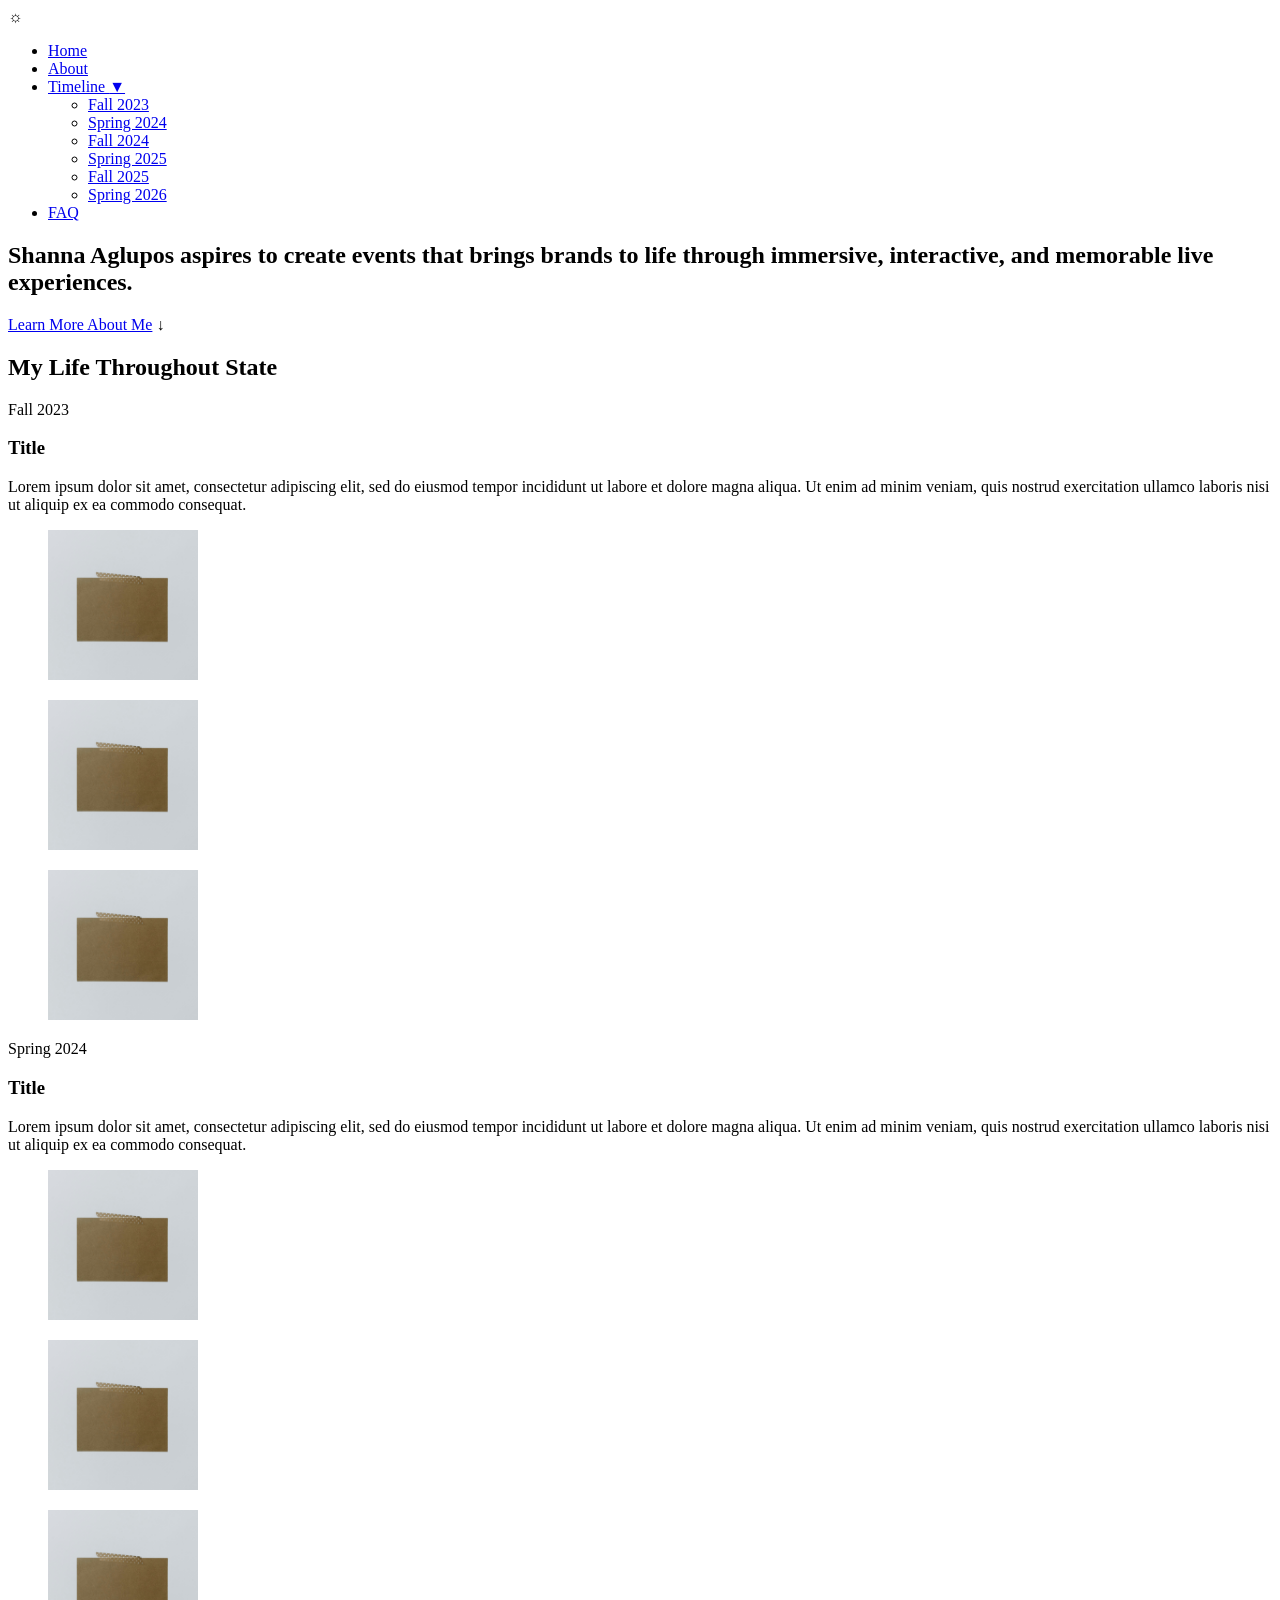
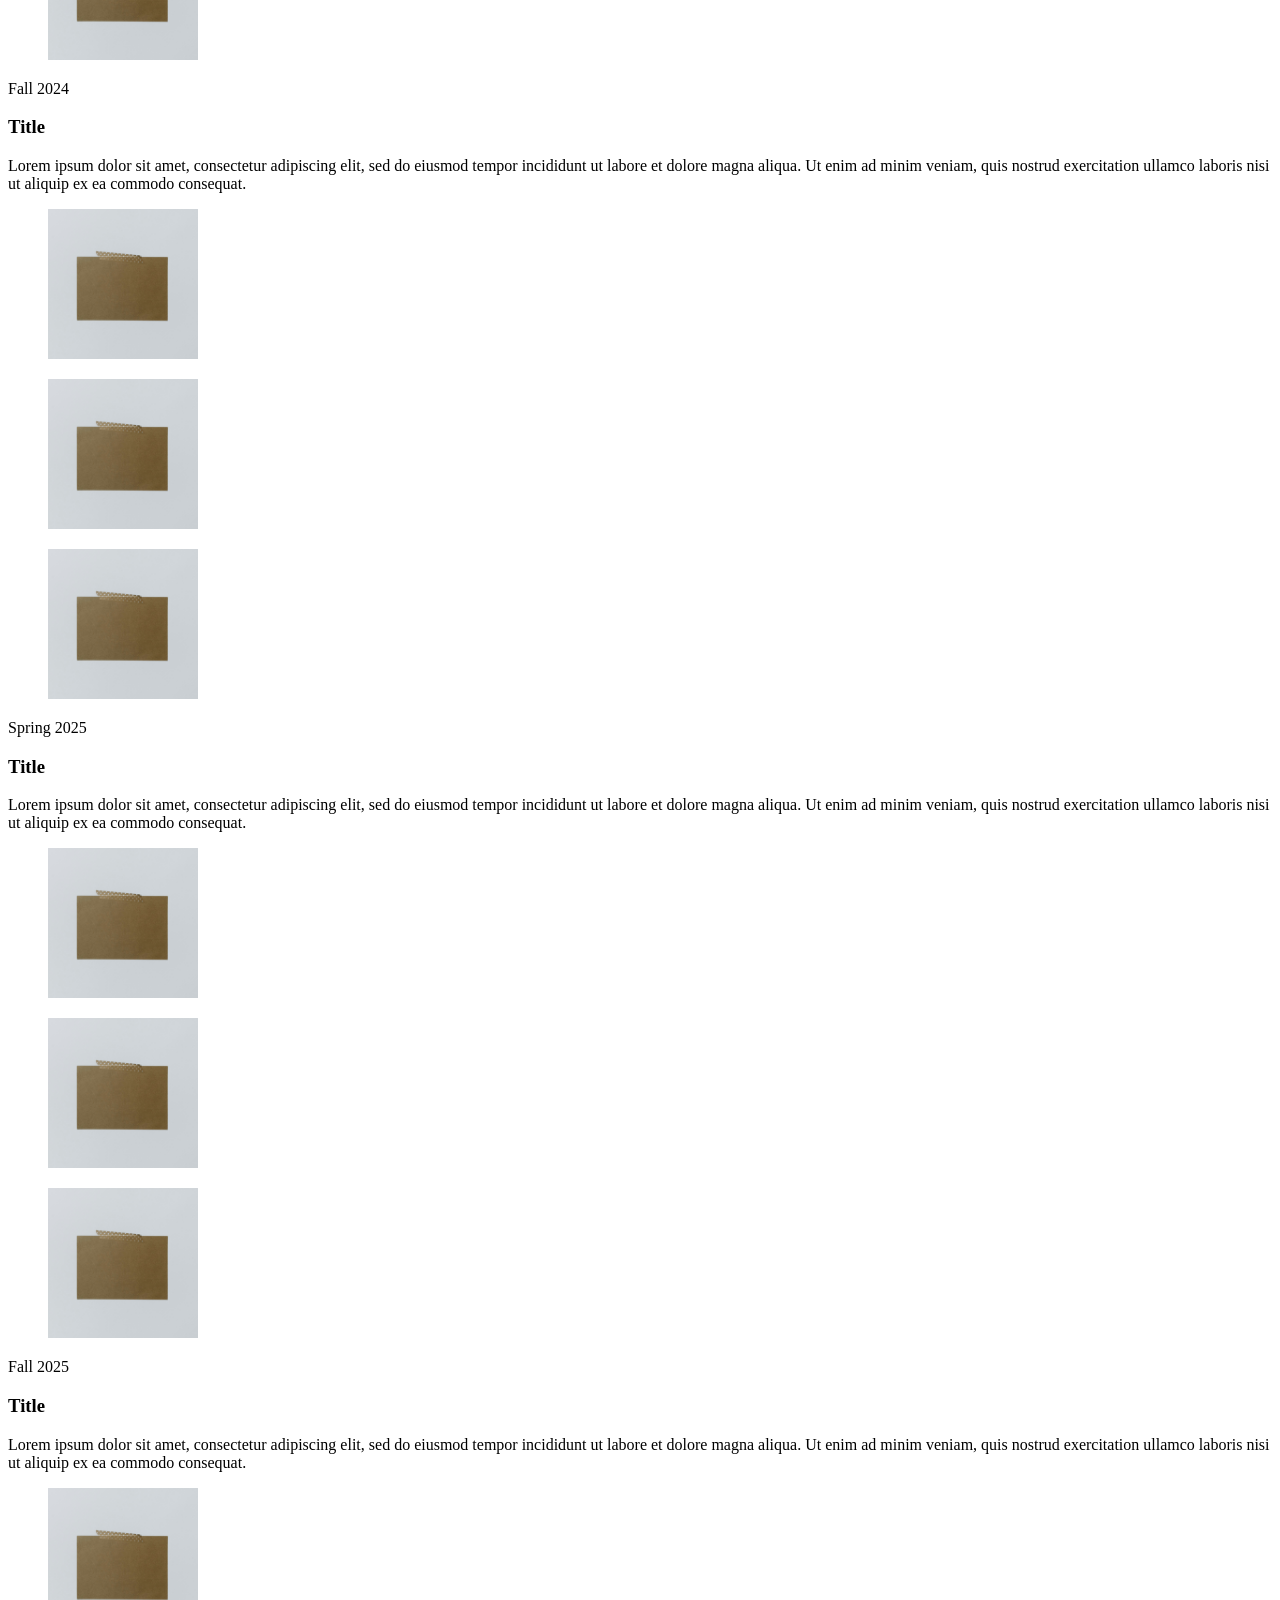
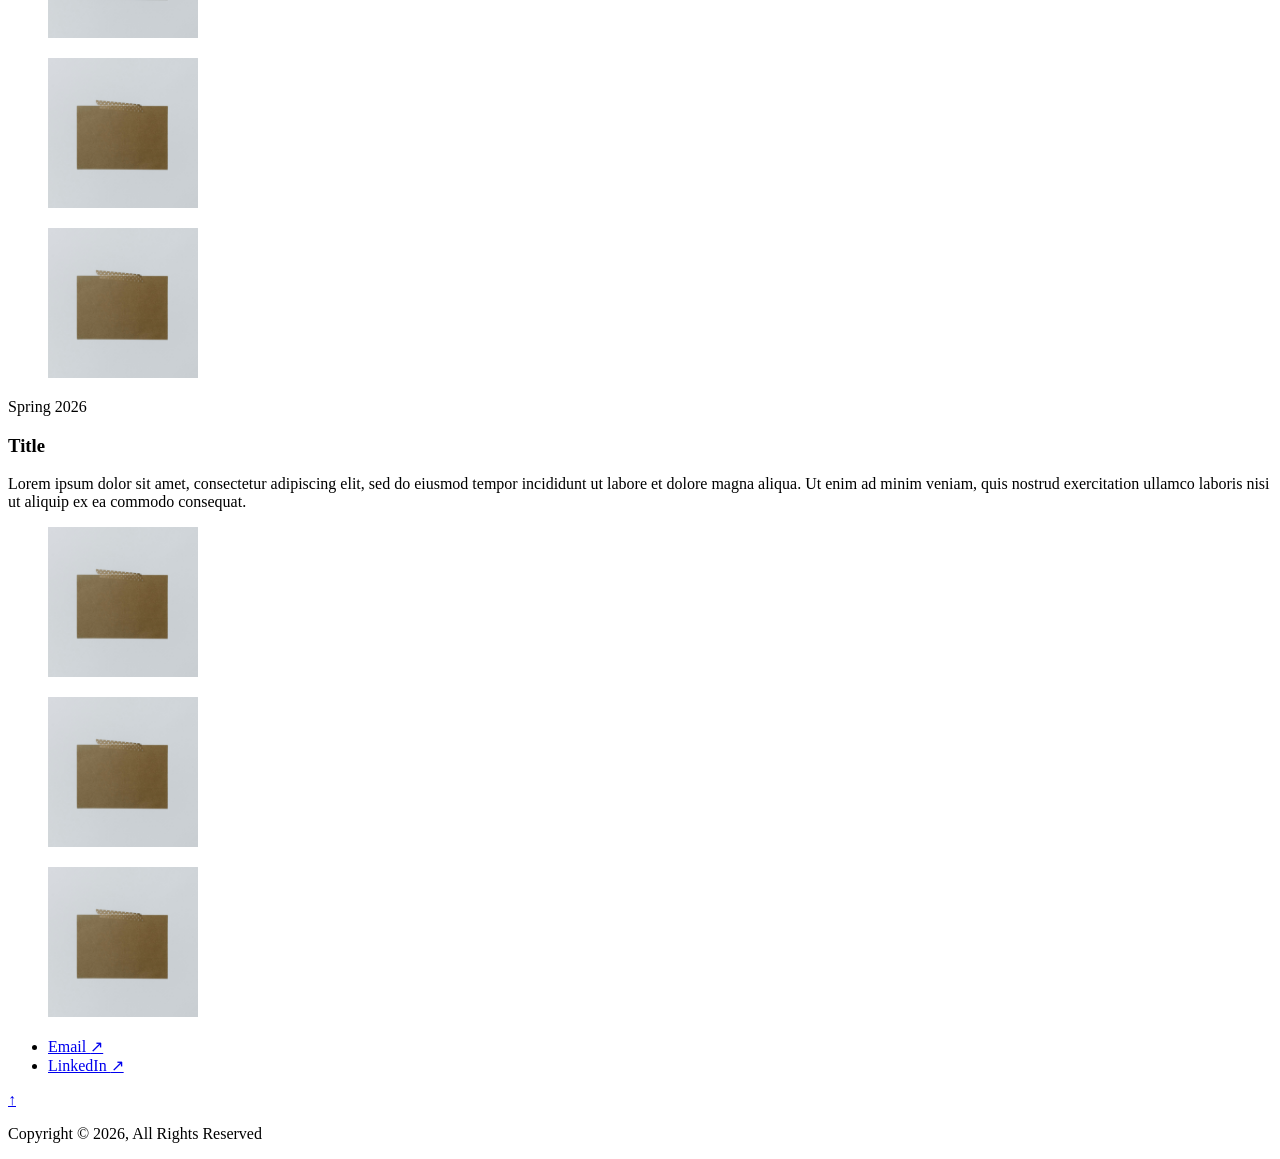
==== index.html @ fb193854 "css base and nav" ====
<!DOCTYPE html>
<html lang="en">
  <head>
    <meta charset="UTF-8" />
    <meta name="viewport" content="width=device-width, initial-scale=1.0" />
    <title>Home | Shanna Aglupos</title>
    <link rel="stylesheet" href="css/style.css" />
  </head>

  <body>

 <!-- HEADER / NAVIGATION -->
    <header class="site-header" id="top">
      <div class="nav-container">

        <!-- LIGHT/DARK MODE BUTTON -->
        <div class="theme-toggle" id="theme-toggle">
          <div class="toggle-switch">
            <span class="toggle-knob"><span class="toggle-icon toggle-icon--sun">&#9788;</span></span>
          </div>
        </div>

        <!-- PRIMARY NAV -->
        <nav class="primary-nav">
          <ul class="nav-list">
            <li class="nav-item">
              <a href="#top" class="nav-link nav-link--home">Home</a>
            </li>
            <li class="nav-item">
              <a href="about.html" class="nav-link nav-link--about">About</a>
            </li>

            <!-- TIMELINE DROPDOWN -->
            <li class="nav-item nav-item--dropdown" id="timeline-dropdown">
              <a href="#" class="nav-link nav-link--timeline">
                Timeline
                <span class="nav-dropdown-arrow">&#9660;</span>
              </a>
              <ul class="nav-dropdown-list" role="menu">
                <li class="nav-dropdown-item" role="menuitem">
                  <a href="#fall-2023" class="nav-dropdown-link">Fall 2023</a>
                </li>
                <li class="nav-dropdown-item" role="menuitem">
                  <a href="#spring-2024" class="nav-dropdown-link">Spring 2024</a>
                </li>
                <li class="nav-dropdown-item" role="menuitem">
                  <a href="#fall-2024" class="nav-dropdown-link">Fall 2024</a>
                </li>
                <li class="nav-dropdown-item" role="menuitem">
                  <a href="#spring-2025" class="nav-dropdown-link">Spring 2025</a>
                </li>
                <li class="nav-dropdown-item" role="menuitem">
                  <a href="#fall-2025" class="nav-dropdown-link">Fall 2025</a>
                </li>
                <li class="nav-dropdown-item" role="menuitem">
                  <a href="#spring-2026" class="nav-dropdown-link">Spring 2026</a>
                </li>
              </ul>
            </li>

            <li class="nav-item">
              <a href="about.html#faq" class="nav-link nav-link--faq">FAQ</a>
            </li>
          </ul>
        </nav>

      </div>
    </header>


<!-- MAIN CONTENT -->
    <main class="site-main">


      <!-- HEADLINE SECTION -->
      <section class="hero-section" id="about">
        <div class="hero-container">

          <div class="hero-text-wrapper">
            <h1 class="hero-headline">
              <span class="hero-name">Shanna Aglupos</span>
              aspires to create events that brings brands to life
              through immersive, interactive, and memorable live experiences.
            </h1>
          </div>

          <div class="hero-cta-wrapper">
            <a href="#timeline" class="hero-cta-link">Learn More About Me</a>
            <span class="hero-cta-arrow">&#8595;</span>
          </div>

        </div>
      </section>


      <!-- TIMELINE SECTION -->
      <section class="timeline-section" id="timeline">
        <div class="timeline-container">

          <h2 class="timeline-heading">My Life Throughout State</h2>

          <!-- Timeline vertical line + entries -->
          <div class="timeline-track">


            <!-- Fall 2023 -->
            <article class="timeline-entry" id="fall-2023">
              <div class="timeline-marker-wrapper">
                <div class="timeline-dot"></div>
                <div class="timeline-line"></div>
                <time class="timeline-date" datetime="2023-09">Fall 2023</time>
              </div>

              <div class="timeline-card">
                <h3 class="timeline-card-title">Title</h3>
                <p class="timeline-card-body">
                  Lorem ipsum dolor sit amet, consectetur adipiscing elit, sed do eiusmod
                  tempor incididunt ut labore et dolore magna aliqua. Ut enim ad minim
                  veniam, quis nostrud exercitation ullamco laboris nisi ut aliquip ex ea
                  commodo consequat.
                </p>
              </div>
            </article>

            <!-- Image Gallery 1 -->
            <div class="timeline-gallery" id="gallery">
              <figure class="gallery-item">
                <img
                  src="images/placeholder copy.jpg"
                  alt="Photo placeholder 1"
                  class="gallery-img"
                  width="150"
                  height="150"
                />
              </figure>

              <figure class="gallery-item">
                <img
                  src="images/placeholder copy.jpg"
                  alt="Photo placeholder 2"
                  class="gallery-img"
                  width="150"
                  height="150"
                />
              </figure>

              <figure class="gallery-item">
                <img
                  src="images/placeholder copy.jpg"
                  alt="Photo placeholder 3"
                  class="gallery-img"
                  width="150"
                  height="150"
                />
              </figure>
            </div>

            <!-- Spring 2024 -->
            <article class="timeline-entry" id="spring-2024">
              <div class="timeline-marker-wrapper">
                <div class="timeline-dot"></div>
                <div class="timeline-line"></div>
                <time class="timeline-date" datetime="2024-01">Spring 2024</time>
              </div>

              <div class="timeline-card">
                <h3 class="timeline-card-title">Title</h3>
                <p class="timeline-card-body">
                  Lorem ipsum dolor sit amet, consectetur adipiscing elit, sed do eiusmod
                  tempor incididunt ut labore et dolore magna aliqua. Ut enim ad minim
                  veniam, quis nostrud exercitation ullamco laboris nisi ut aliquip ex ea
                  commodo consequat.
                </p>
              </div>
            </article>

            <!-- Image Gallery 2 -->
            <div class="timeline-gallery" id="gallery">
              <figure class="gallery-item">
                <img
                  src="images/placeholder copy.jpg"
                  alt="Photo placeholder 1"
                  class="gallery-img"
                  width="150"
                  height="150"
                />
              </figure>

              <figure class="gallery-item">
                <img
                  src="images/placeholder copy.jpg"
                  alt="Photo placeholder 2"
                  class="gallery-img"
                  width="150"
                  height="150"
                />
              </figure>

              <figure class="gallery-item">
                <img
                  src="images/placeholder copy.jpg"
                  alt="Photo placeholder 3"
                  class="gallery-img"
                  width="150"
                  height="150"
                />
              </figure>
            </div>

            <!-- Fall 2024 -->
            <article class="timeline-entry" id="fall-2024">
              <div class="timeline-marker-wrapper">
                <div class="timeline-dot"></div>
                <div class="timeline-line"></div>
                <time class="timeline-date" datetime="2024-09">Fall 2024</time>
              </div>

              <div class="timeline-card">
                <h3 class="timeline-card-title">Title</h3>
                <p class="timeline-card-body">
                  Lorem ipsum dolor sit amet, consectetur adipiscing elit, sed do eiusmod
                  tempor incididunt ut labore et dolore magna aliqua. Ut enim ad minim
                  veniam, quis nostrud exercitation ullamco laboris nisi ut aliquip ex ea
                  commodo consequat.
                </p>
              </div>
            </article>

            <!-- Image Gallery 3 -->
            <div class="timeline-gallery" id="gallery">
              <figure class="gallery-item">
                <img
                  src="images/placeholder copy.jpg"
                  alt="Photo placeholder 1"
                  class="gallery-img"
                  width="150"
                  height="150"
                />
              </figure>

              <figure class="gallery-item">
                <img
                  src="images/placeholder copy.jpg"
                  alt="Photo placeholder 2"
                  class="gallery-img"
                  width="150"
                  height="150"
                />
              </figure>

              <figure class="gallery-item">
                <img
                  src="images/placeholder copy.jpg"
                  alt="Photo placeholder 3"
                  class="gallery-img"
                  width="150"
                  height="150"
                />
              </figure>
            </div>

            <!-- Spring 2025 -->
            <article class="timeline-entry" id="spring-2025">
              <div class="timeline-marker-wrapper">
                <div class="timeline-dot"></div>
                <div class="timeline-line"></div>
                <time class="timeline-date" datetime="2025-01">Spring 2025</time>
              </div>

              <div class="timeline-card">
                <h3 class="timeline-card-title">Title</h3>
                <p class="timeline-card-body">
                  Lorem ipsum dolor sit amet, consectetur adipiscing elit, sed do eiusmod
                  tempor incididunt ut labore et dolore magna aliqua. Ut enim ad minim
                  veniam, quis nostrud exercitation ullamco laboris nisi ut aliquip ex ea
                  commodo consequat.
                </p>
              </div>
            </article>

            <!-- Image Gallery 4 -->
            <div class="timeline-gallery" id="gallery">
              <figure class="gallery-item">
                <img
                  src="images/placeholder copy.jpg"
                  alt="Photo placeholder 1"
                  class="gallery-img"
                  width="150"
                  height="150"
                />
              </figure>

              <figure class="gallery-item">
                <img
                  src="images/placeholder copy.jpg"
                  alt="Photo placeholder 2"
                  class="gallery-img"
                  width="150"
                  height="150"
                />
              </figure>

              <figure class="gallery-item">
                <img
                  src="images/placeholder copy.jpg"
                  alt="Photo placeholder 3"
                  class="gallery-img"
                  width="150"
                  height="150"
                />
              </figure>
            </div>

            <!-- Fall 2025 -->
            <article class="timeline-entry" id="fall-2025">
              <div class="timeline-marker-wrapper">
                <div class="timeline-dot"></div>
                <div class="timeline-line"></div>
                <time class="timeline-date" datetime="2025-09">Fall 2025</time>
              </div>

              <div class="timeline-card">
                <h3 class="timeline-card-title">Title</h3>
                <p class="timeline-card-body">
                  Lorem ipsum dolor sit amet, consectetur adipiscing elit, sed do eiusmod
                  tempor incididunt ut labore et dolore magna aliqua. Ut enim ad minim
                  veniam, quis nostrud exercitation ullamco laboris nisi ut aliquip ex ea
                  commodo consequat.
                </p>
              </div>
            </article>

            <!-- Image Gallery 5 -->
            <div class="timeline-gallery" id="gallery">
              <figure class="gallery-item">
                <img
                  src="images/placeholder copy.jpg"
                  alt="Photo placeholder 1"
                  class="gallery-img"
                  width="150"
                  height="150"
                />
              </figure>

              <figure class="gallery-item">
                <img
                  src="images/placeholder copy.jpg"
                  alt="Photo placeholder 2"
                  class="gallery-img"
                  width="150"
                  height="150"
                />
              </figure>

              <figure class="gallery-item">
                <img
                  src="images/placeholder copy.jpg"
                  alt="Photo placeholder 3"
                  class="gallery-img"
                  width="150"
                  height="150"
                />
              </figure>
            </div>

            <!-- Spring 2026 -->
            <article class="timeline-entry" id="spring-2026">
              <div class="timeline-marker-wrapper">
                <div class="timeline-dot"></div>
                <div class="timeline-line"></div>
                <time class="timeline-date" datetime="2026-01">Spring 2026</time>
              </div>

              <div class="timeline-card">
                <h3 class="timeline-card-title">Title</h3>
                <p class="timeline-card-body">
                  Lorem ipsum dolor sit amet, consectetur adipiscing elit, sed do eiusmod
                  tempor incididunt ut labore et dolore magna aliqua. Ut enim ad minim
                  veniam, quis nostrud exercitation ullamco laboris nisi ut aliquip ex ea
                  commodo consequat.
                </p>
              </div>
            </article>

            <!-- Image Gallery 6 -->
            <div class="timeline-gallery" id="gallery">
              <figure class="gallery-item">
                <img
                  src="images/placeholder copy.jpg"
                  alt="Photo placeholder 1"
                  class="gallery-img"
                  width="150"
                  height="150"
                />
              </figure>

              <figure class="gallery-item">
                <img
                  src="images/placeholder copy.jpg"
                  alt="Photo placeholder 2"
                  class="gallery-img"
                  width="150"
                  height="150"
                />
              </figure>

              <figure class="gallery-item">
                <img
                  src="images/placeholder copy.jpg"
                  alt="Photo placeholder 3"
                  class="gallery-img"
                  width="150"
                  height="150"
                />
              </figure>
            </div>

          </div><!-- /.timeline-track -->
        </div><!-- /.timeline-container -->
      </section>
    </main><!-- /.site-main -->


<!-- FOOTER -->
    <footer class="site-footer" id="contact">
      <div class="footer-container">

        <!-- CONTACT INFO -->
        <nav class="footer-nav">
          <ul class="footer-nav-list">
            <li class="footer-nav-item">
              <a href="mailto:shannaaglupos@gmail.com" class="footer-nav-link footer-nav-link--email">
                Email <span class="footer-nav__link-icon">&#8599;</span>
              </a>
            </li>
            <li class="footer-nav-item">
              <a
                href="https://www.linkedin.com/in/shannaaglupos"
                class="footer-nav-link footer-nav-link--linkedin"
                target="_blank"
                rel="noopener noreferrer"
              >
                LinkedIn <span class="footer-nav__link-icon">&#8599;</span>
              </a>
            </li>
          </ul>
        </nav>

        <!-- BACK TO TOP BUTTON -->
        <div class="footer-back-to-top-wrapper">
          <a href="#top" class="back-to-top-btn" id="back-to-top">
            <span class="back-to-top-icon">&#8593;</span>
          </a>
        </div>

        <!-- COPYRIGHT -->
        <div class="footer-copyright-wrapper">
          <p class="footer-copyright">Copyright &copy; 2026, All Rights Reserved</p>
        </div>

      </div>
    </footer><!-- /footer -->

    <script src="js/script.js"></script>

  </body>
</html>
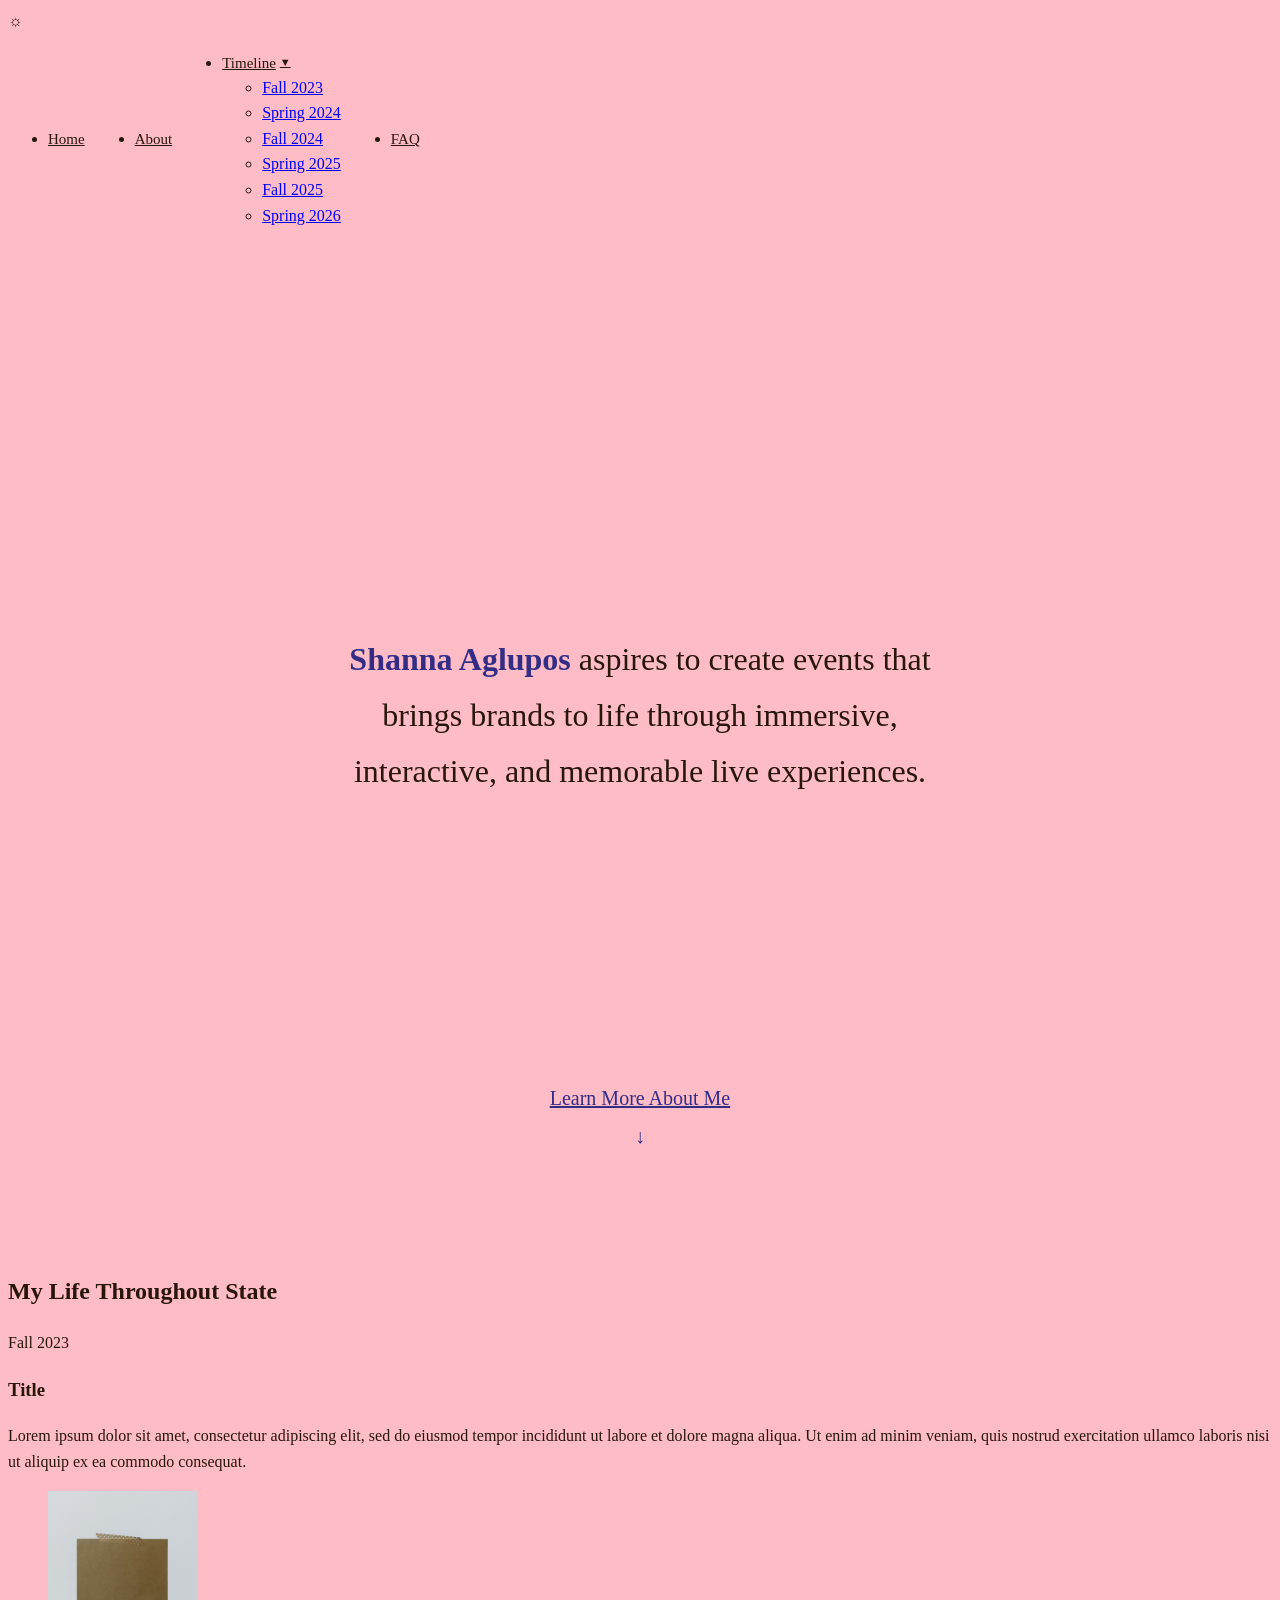
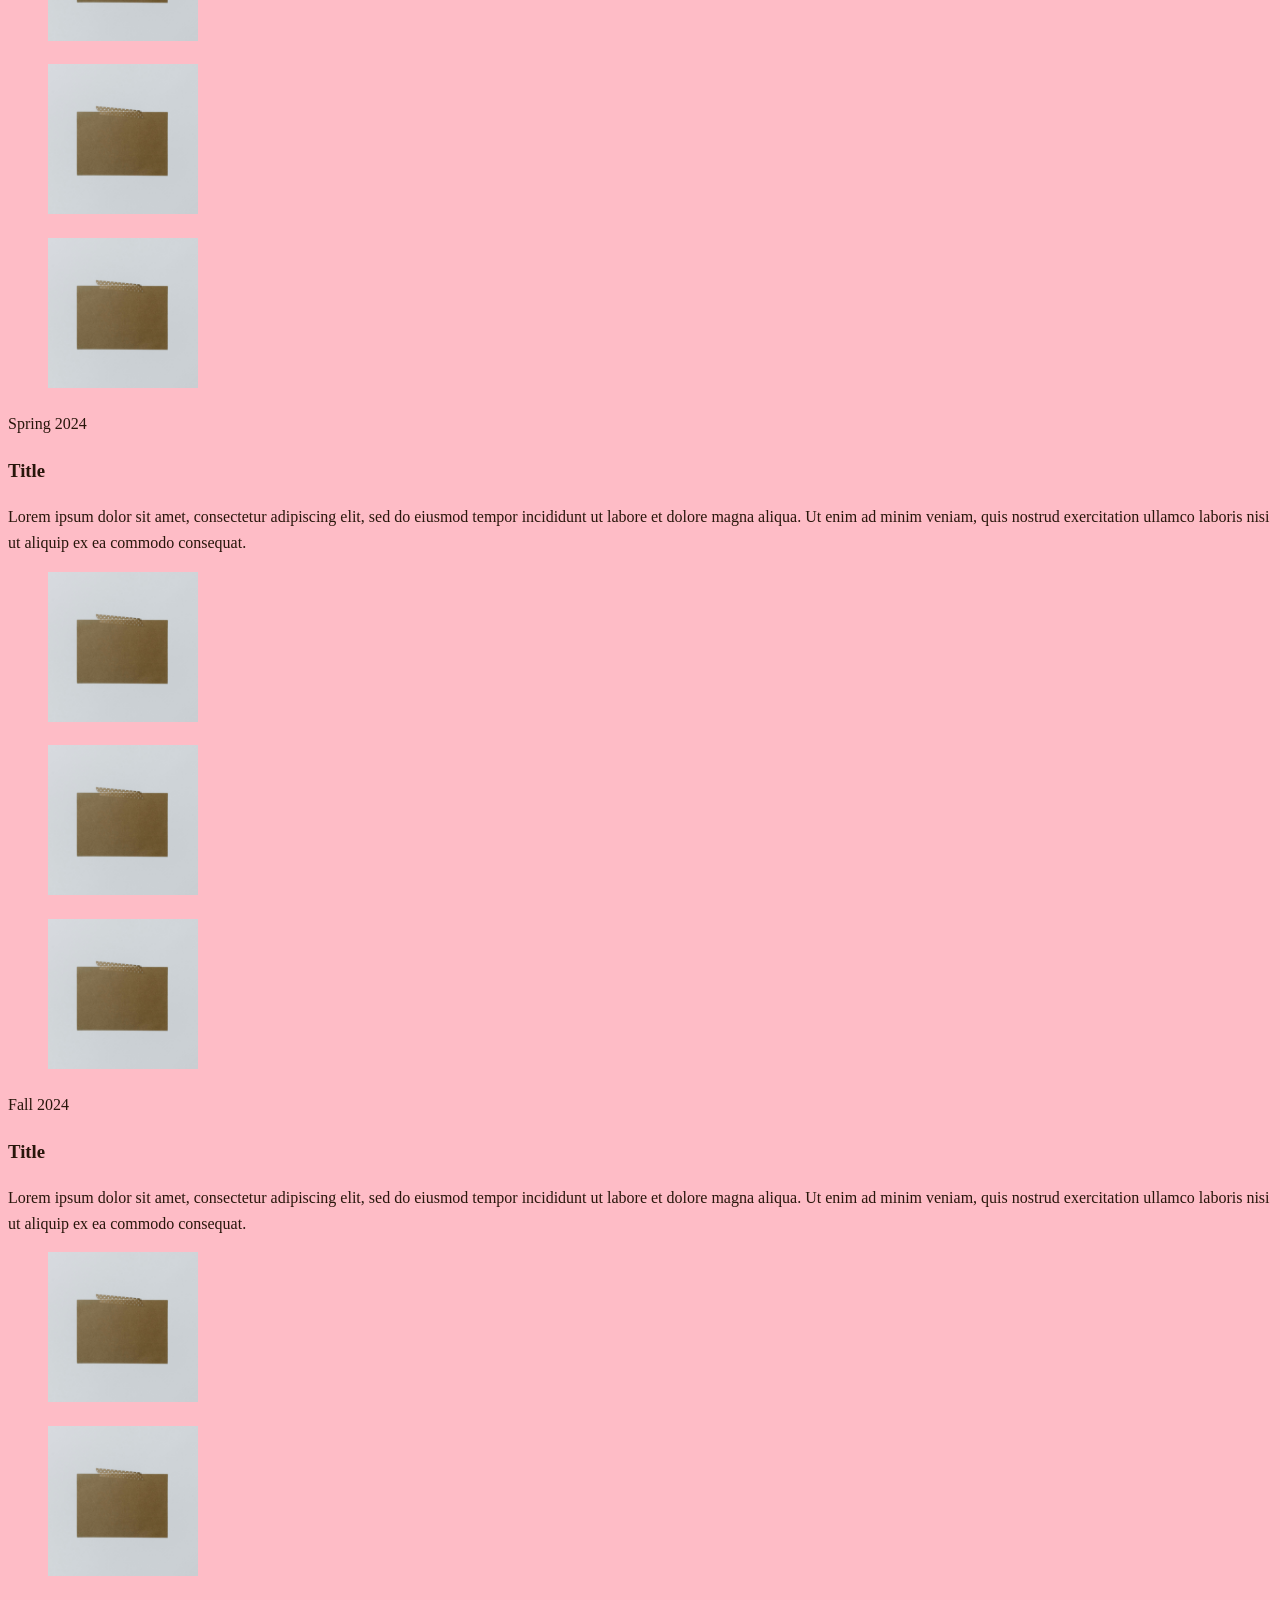
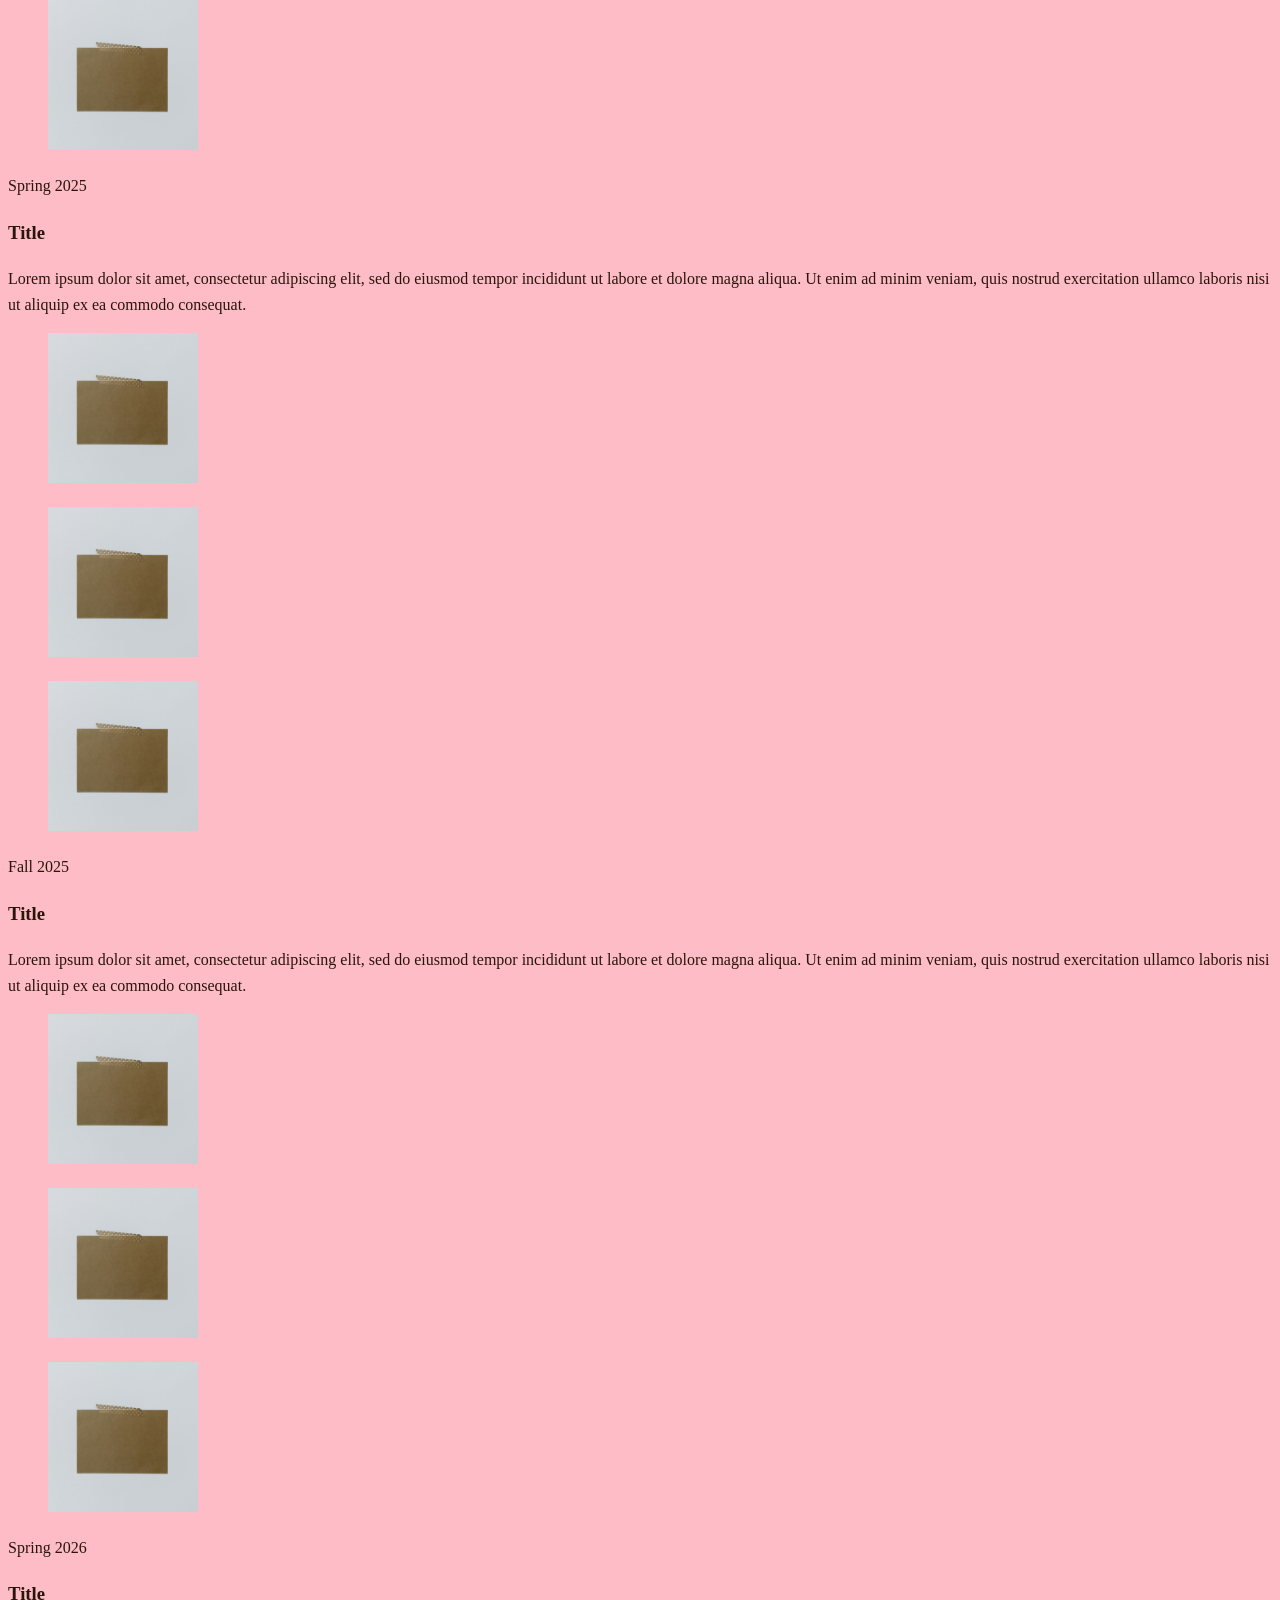
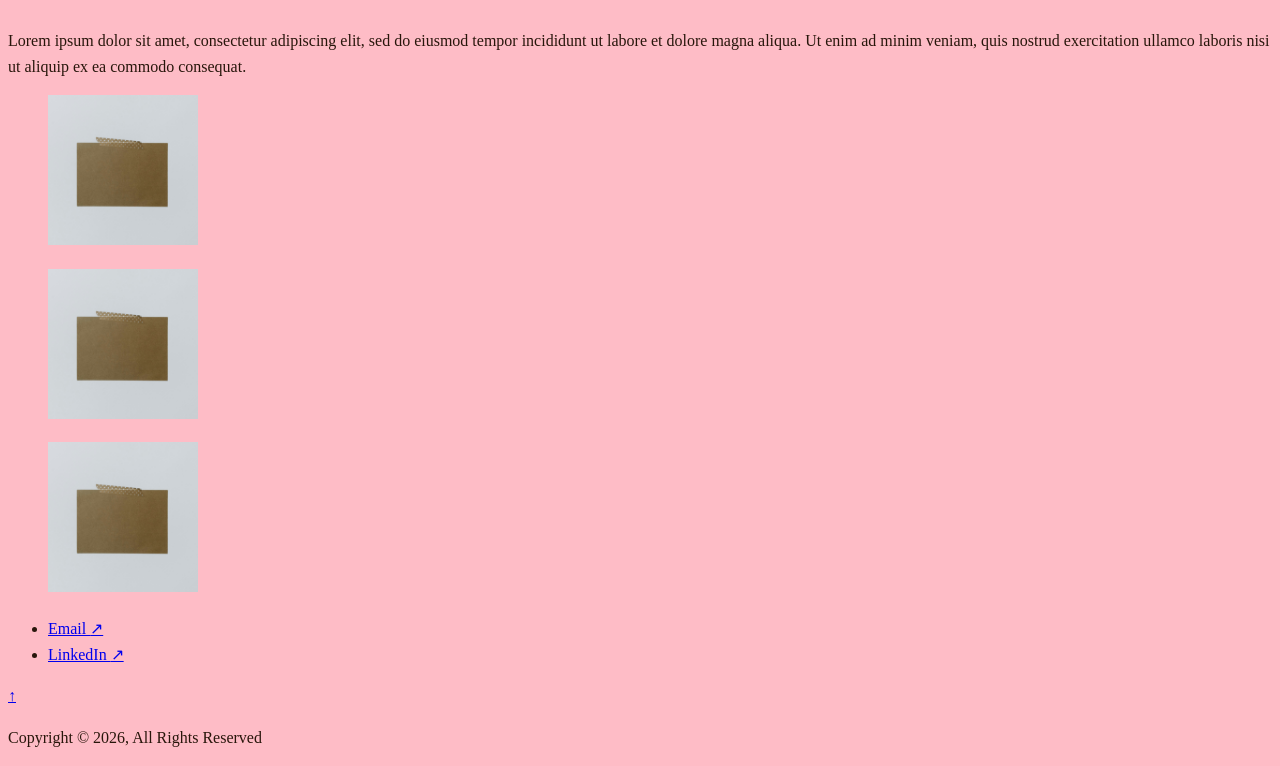
==== commit 71e4794c: "oops" ====
--- a/index.html
+++ b/index.html
@@ -4,7 +4,7 @@
     <meta charset="UTF-8" />
     <meta name="viewport" content="width=device-width, initial-scale=1.0" />
     <title>Home | Shanna Aglupos</title>
-    <link rel="stylesheet" href="css/style.css" />
+    <link rel="stylesheet" href="css/styles.css" />
   </head>
 
   <body>
--- a/css/styles.css
+++ b/css/styles.css
@@ -0,0 +1,105 @@
+/* CSS Variables */
+:root {
+  --pink-light:    #FEBCC6;
+  --pink-mid:      #F7A2AE;
+  --pink-dark:     #C66C7A;
+  --pink-footer:   #E28392;
+  --text-dark:     #28160B;
+  --accent-purple:   #332D86;
+  --accent-yellow: #FFE478;
+  --font-serif:    Georgia, 'Times New Roman', serif;
+}
+
+/* Reset & Base */
+body {
+  font-family: var(--font-serif);
+  color: var(--text-dark);
+  background-color: var(--pink-light);
+  line-height: 1.6;
+}
+
+/* SITE NAV (index.html) */
+.primary-nav {
+  display: flex;
+  align-items: center;
+}
+
+.nav-list {
+  display: flex;
+  flex-direction: row;
+  align-items: center;
+  gap: 50px;
+}
+
+.nav-item {
+  position: relative;
+}
+
+.nav-link {
+  font-size: 15px;
+  color: var(--text-dark);
+  display: flex;
+  align-items: center;
+  gap: 4px;
+}
+
+.nav-link:hover {
+  color: var(--accent-purple);
+}
+
+.nav-dropdown-arrow {
+  font-size: 11px;
+}
+
+/* HEADLINE SECTION (index.html) */
+.hero-section {
+  display: flex;
+  align-items: center;
+  justify-content: center;
+  background-color: var(--pink-light);
+  padding: 360px 275px 100px 275px;
+}
+
+.hero-container {
+  display: flex;
+  flex-direction: column;
+  align-items: center;
+  text-align: center;
+  gap: 257px;
+  max-width: 600px;
+}
+
+.hero-text-wrapper {
+  width: 100%;
+}
+
+.hero-headline {
+  font-family: var(--font-serif);
+  font-size: 32px;
+  font-weight: normal;
+  color: var(--text-dark);
+  line-height: 1.75;
+}
+
+.hero-name {
+  color: var(--accent-purple);
+  font-weight: 700;
+}
+
+.hero-cta-wrapper {
+  display: flex;
+  flex-direction: column;
+  align-items: center;
+  gap: 6px;
+}
+
+.hero-cta-link {
+  color: var(--accent-purple);
+  font-size: 20px;
+}
+
+.hero-cta-arrow {
+  font-size: 20px;
+  color: var(--accent-purple);
+  display: block;
+}
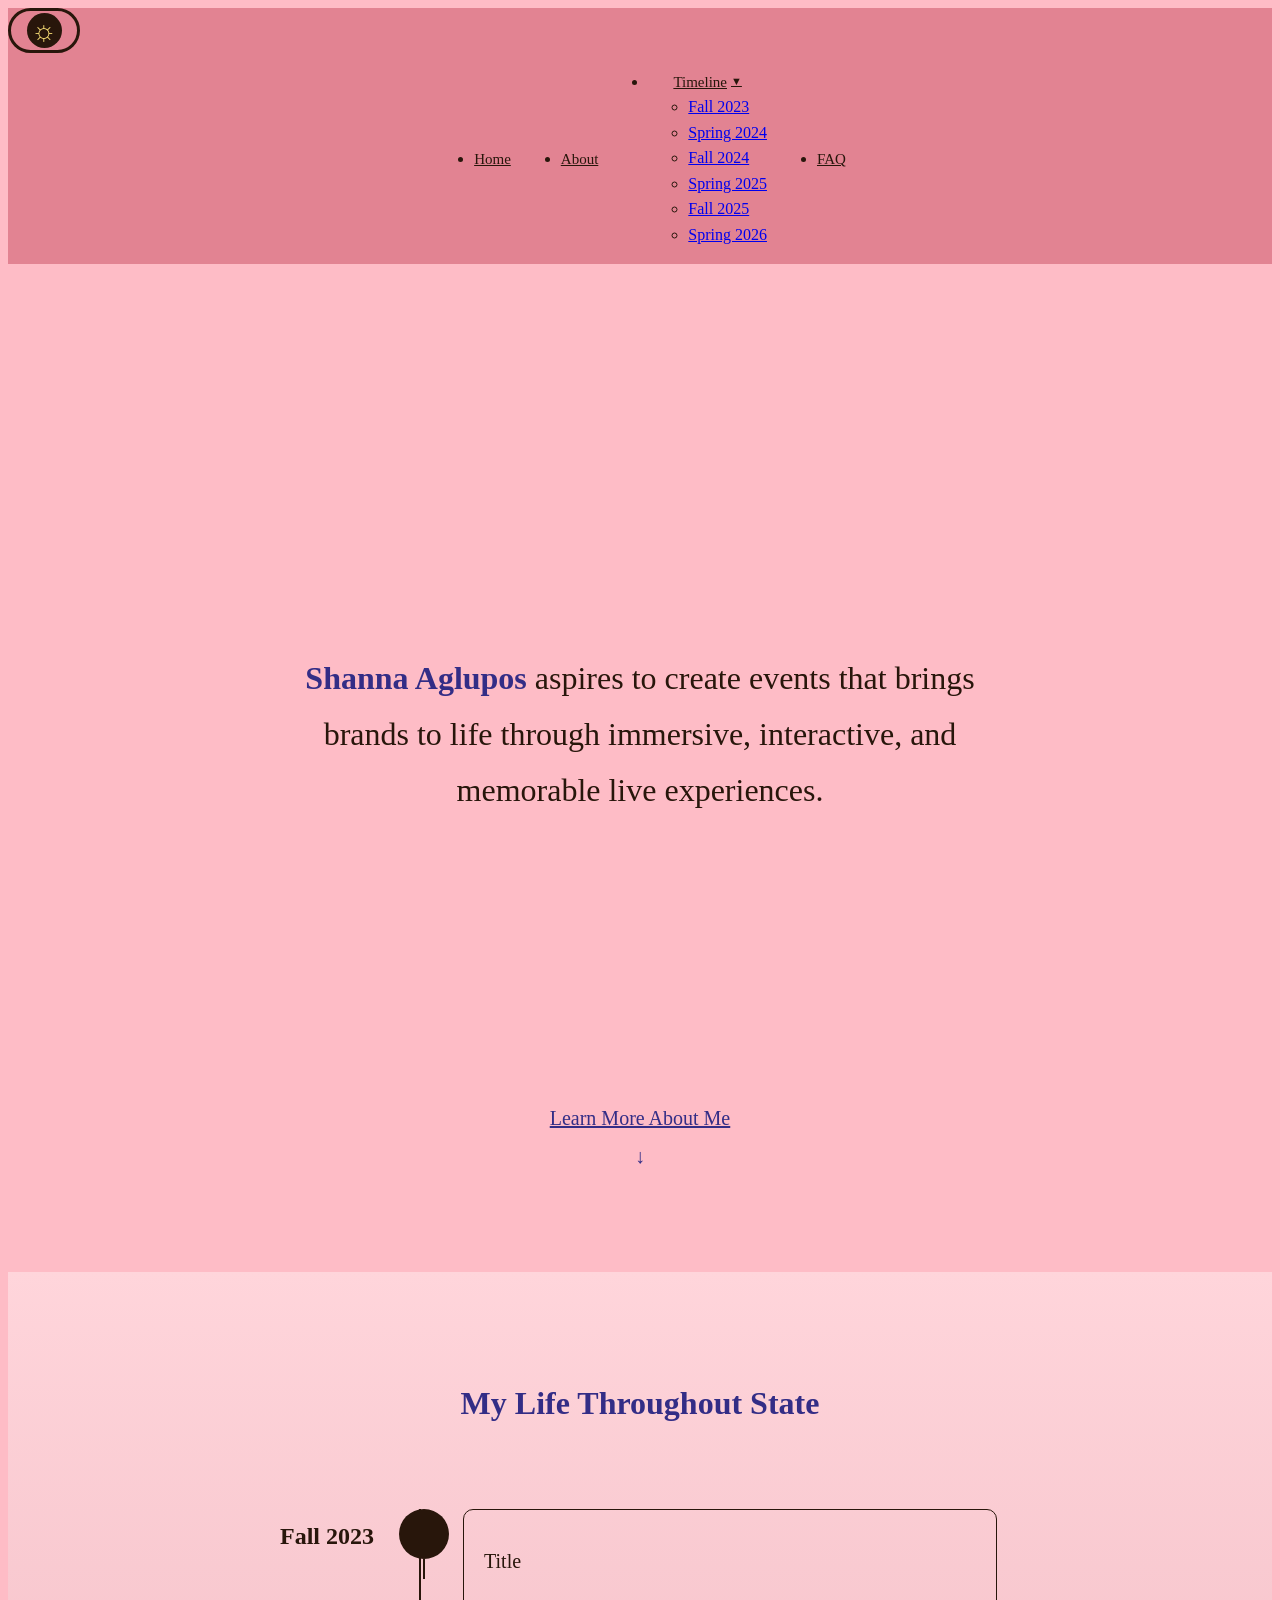
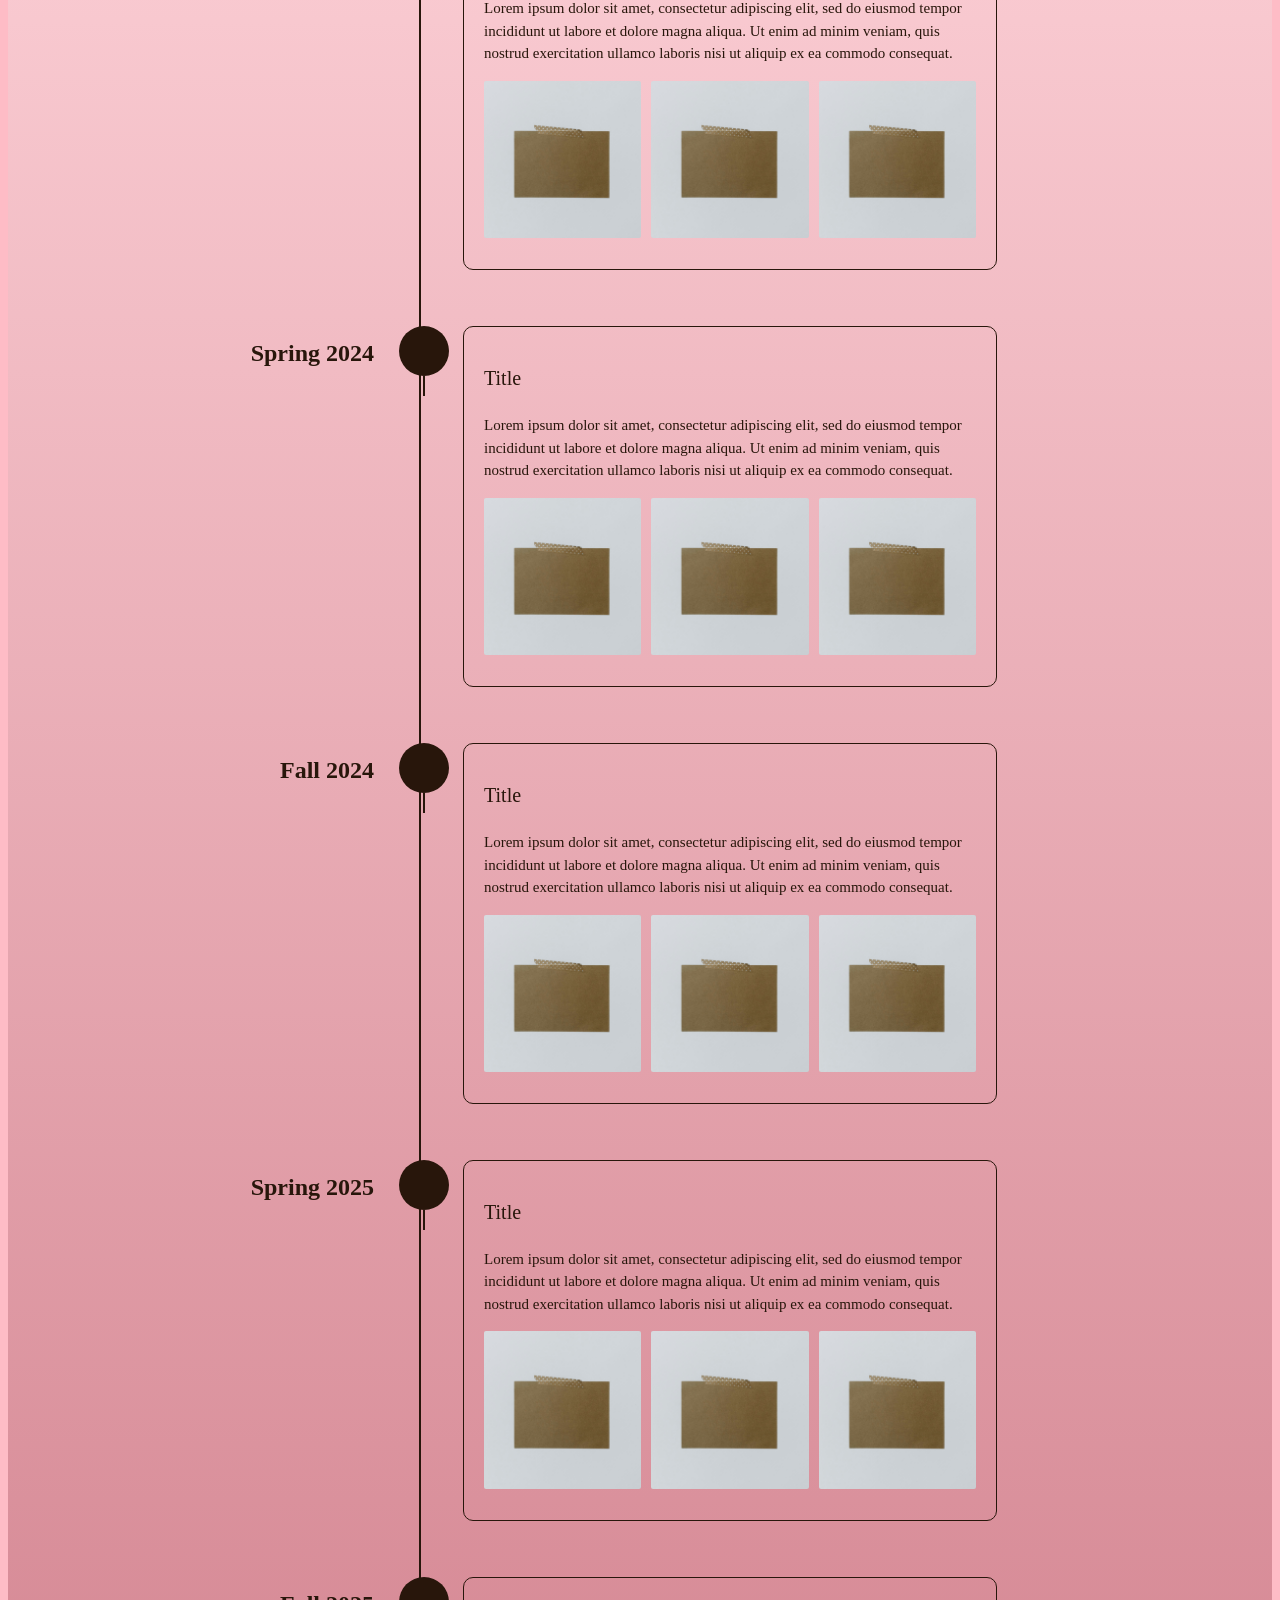
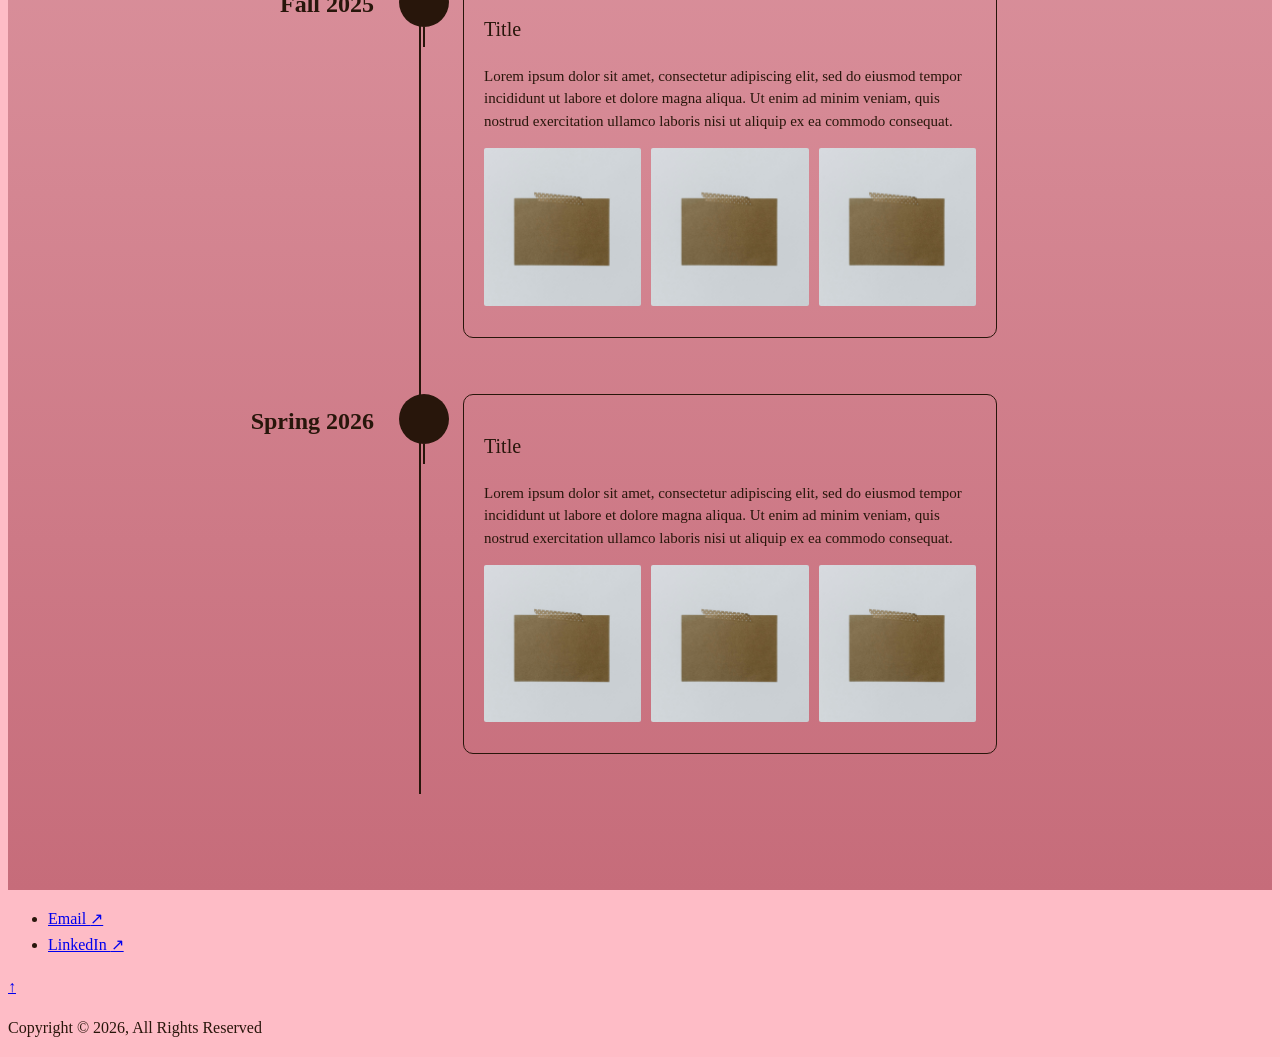
==== commit 03731949: "fixing timeline and photots" ====
--- a/index.html
+++ b/index.html
@@ -119,8 +119,6 @@
                   veniam, quis nostrud exercitation ullamco laboris nisi ut aliquip ex ea
                   commodo consequat.
                 </p>
-              </div>
-            </article>
 
             <!-- Image Gallery 1 -->
             <div class="timeline-gallery" id="gallery">
@@ -154,6 +152,9 @@
                 />
               </figure>
             </div>
+
+             </div>
+            </article>
 
             <!-- Spring 2024 -->
             <article class="timeline-entry" id="spring-2024">
@@ -171,8 +172,6 @@
                   veniam, quis nostrud exercitation ullamco laboris nisi ut aliquip ex ea
                   commodo consequat.
                 </p>
-              </div>
-            </article>
 
             <!-- Image Gallery 2 -->
             <div class="timeline-gallery" id="gallery">
@@ -206,6 +205,9 @@
                 />
               </figure>
             </div>
+
+              </div>
+            </article>
 
             <!-- Fall 2024 -->
             <article class="timeline-entry" id="fall-2024">
@@ -223,8 +225,6 @@
                   veniam, quis nostrud exercitation ullamco laboris nisi ut aliquip ex ea
                   commodo consequat.
                 </p>
-              </div>
-            </article>
 
             <!-- Image Gallery 3 -->
             <div class="timeline-gallery" id="gallery">
@@ -258,6 +258,9 @@
                 />
               </figure>
             </div>
+
+              </div>
+            </article>
 
             <!-- Spring 2025 -->
             <article class="timeline-entry" id="spring-2025">
@@ -275,8 +278,6 @@
                   veniam, quis nostrud exercitation ullamco laboris nisi ut aliquip ex ea
                   commodo consequat.
                 </p>
-              </div>
-            </article>
 
             <!-- Image Gallery 4 -->
             <div class="timeline-gallery" id="gallery">
@@ -310,6 +311,9 @@
                 />
               </figure>
             </div>
+
+              </div>
+            </article>
 
             <!-- Fall 2025 -->
             <article class="timeline-entry" id="fall-2025">
@@ -327,8 +331,6 @@
                   veniam, quis nostrud exercitation ullamco laboris nisi ut aliquip ex ea
                   commodo consequat.
                 </p>
-              </div>
-            </article>
 
             <!-- Image Gallery 5 -->
             <div class="timeline-gallery" id="gallery">
@@ -362,6 +364,9 @@
                 />
               </figure>
             </div>
+
+              </div>
+            </article>
 
             <!-- Spring 2026 -->
             <article class="timeline-entry" id="spring-2026">
@@ -379,8 +384,6 @@
                   veniam, quis nostrud exercitation ullamco laboris nisi ut aliquip ex ea
                   commodo consequat.
                 </p>
-              </div>
-            </article>
 
             <!-- Image Gallery 6 -->
             <div class="timeline-gallery" id="gallery">
@@ -414,6 +417,9 @@
                 />
               </figure>
             </div>
+
+              </div>
+            </article>
 
           </div><!-- /.timeline-track -->
         </div><!-- /.timeline-container -->
--- a/css/styles.css
+++ b/css/styles.css
@@ -1,11 +1,12 @@
 /* CSS Variables */
 :root {
   --pink-light:    #FEBCC6;
-  --pink-mid:      #F7A2AE;
-  --pink-dark:     #C66C7A;
+  --pink-transition-light:  #FFD5DB;
+  --pink-transition-dark:   #C66C7A;
   --pink-footer:   #E28392;
   --text-dark:     #28160B;
-  --accent-purple:   #332D86;
+  --accent-dark:   #28160B;
+  --accent-purple: #332D86;
   --accent-yellow: #FFE478;
   --font-serif:    Georgia, 'Times New Roman', serif;
 }
@@ -22,12 +23,16 @@
 .primary-nav {
   display: flex;
   align-items: center;
+  justify-content: center;
+  flex-shrink: 0;
+  background-color: var(--pink-footer);
 }
 
 .nav-list {
   display: flex;
   flex-direction: row;
   align-items: center;
+  justify-content: center;
   gap: 50px;
 }
 
@@ -40,6 +45,7 @@
   color: var(--text-dark);
   display: flex;
   align-items: center;
+  justify-content: center;
   gap: 4px;
 }
 
@@ -51,6 +57,41 @@
   font-size: 11px;
 }
 
+/*  DARK/LIGHT MODE SWITCH  */
+.theme-toggle {
+  cursor: pointer;
+  background-color: var(--pink-footer);
+}
+
+.toggle-switch {
+  width: 58px;
+  height: 31px;
+  background-color: var(--pink-footer);
+  border-radius: 25px;
+  border-style: solid;
+  border-color: var(--text-dark);
+  display: flex;
+  align-items: center;
+  justify-content: center;
+  padding: 4px;
+}
+
+.toggle-knob {
+  width: 35px;
+  height: 35px;
+  border-radius: 50%;
+  background-color: var(--text-dark);
+  display: flex;
+  align-items: center;
+  justify-content: center;
+}
+
+.toggle-icon {
+  font-size: 28px;
+  color: var(--accent-yellow);
+  line-height: 1;
+}
+
 /* HEADLINE SECTION (index.html) */
 .hero-section {
   display: flex;
@@ -66,7 +107,6 @@
   align-items: center;
   text-align: center;
   gap: 257px;
-  max-width: 600px;
 }
 
 .hero-text-wrapper {
@@ -103,3 +143,134 @@
   color: var(--accent-purple);
   display: block;
 }
+
+/* TIMELINE (index.html) */
+.timeline-section {
+  background: linear-gradient(180deg, var(--pink-transition-light) 0%, var(--pink-transition-dark) 100%);
+  padding: 80px 275px 80px 275px;
+}
+
+.timeline-container {
+  max-width: 800px;
+  margin: 0 auto;
+}
+
+.timeline-heading {
+  text-align: center;
+  font-family: var(--font-serif);
+  font-size: 32px;
+  font-weight: 700;
+  color: var(--accent-purple);
+  margin-bottom: 80px;
+}
+
+/* holding all entries and galleries */
+.timeline-track {
+  position: relative;
+  padding-left: 180px;
+}
+
+/* vertical connecting line */
+.timeline-track::before {
+  content: '';
+  position: absolute;
+  left: 136px;
+  top: 0;
+  bottom: 0;
+  width: 2px;
+  background-color: var(--text-dark);
+}
+
+/*  semester entry  */
+.timeline-entry {
+  display: flex;
+  align-items: flex-start;
+  gap: 20px;
+  margin-bottom: 16px;
+  position: relative;
+}
+
+/* timeline appearence column: dot + line + date */
+.timeline-marker-wrapper {
+  position: absolute;
+  left: -69px;
+  top: 0;
+  display: flex;
+  flex-direction: column;
+  align-items: center;
+  width: 60px;
+}
+
+.timeline-dot {
+  width: 50px;
+  height: 50px;
+  border-radius: 50%;
+  background-color: var(--accent-dark);
+  flex-shrink: 0;
+  z-index: 2;
+}
+
+.timeline-line {
+  width: 2px;
+  height: 20px;
+  background-color: var(--accent-dark);
+}
+
+.timeline-date {
+  font-size: 24px;
+  font-family: var(--font-serif);
+  font-weight: 600;
+  color: var(--text-dark);
+  white-space: nowrap;
+  position: absolute;
+  left: -160px;
+  top: 8px;
+  text-align: right;
+  width: 140px;
+}
+
+/* timeline paragraph section */
+.timeline-card {
+  flex: 1;
+  border: 1.5px solid var(--accent-dark);
+  border-radius: 10px;
+  padding: 15px 20px;
+  margin-bottom: 40px;
+}
+
+.timeline-card-title {
+  font-size: 20px;
+  font-family: var(--font-serif);
+  font-weight: 500;
+  color: var(--text-dark);
+  margin-bottom: 20px;
+}
+
+.timeline-card-body {
+  font-size: 15px;
+  color: var(--text-dark);
+  line-height: 1.5;
+  margin-bottom: 16px
+}
+
+/* photo gallery */
+.timeline-gallery {
+  display: grid;
+  grid-template-columns: repeat(3, 1fr);
+  gap: 10px;
+  margin-bottom: 16px;
+}
+
+.gallery-item {
+  margin: 0;
+}
+
+.gallery-img {
+  width: 100%;
+  height: auto;
+  aspect-ratio: 1 / 1;
+  object-fit: cover;
+  border-radius: 2px;
+  background-color: #d8c8cc;
+  display: block;
+}
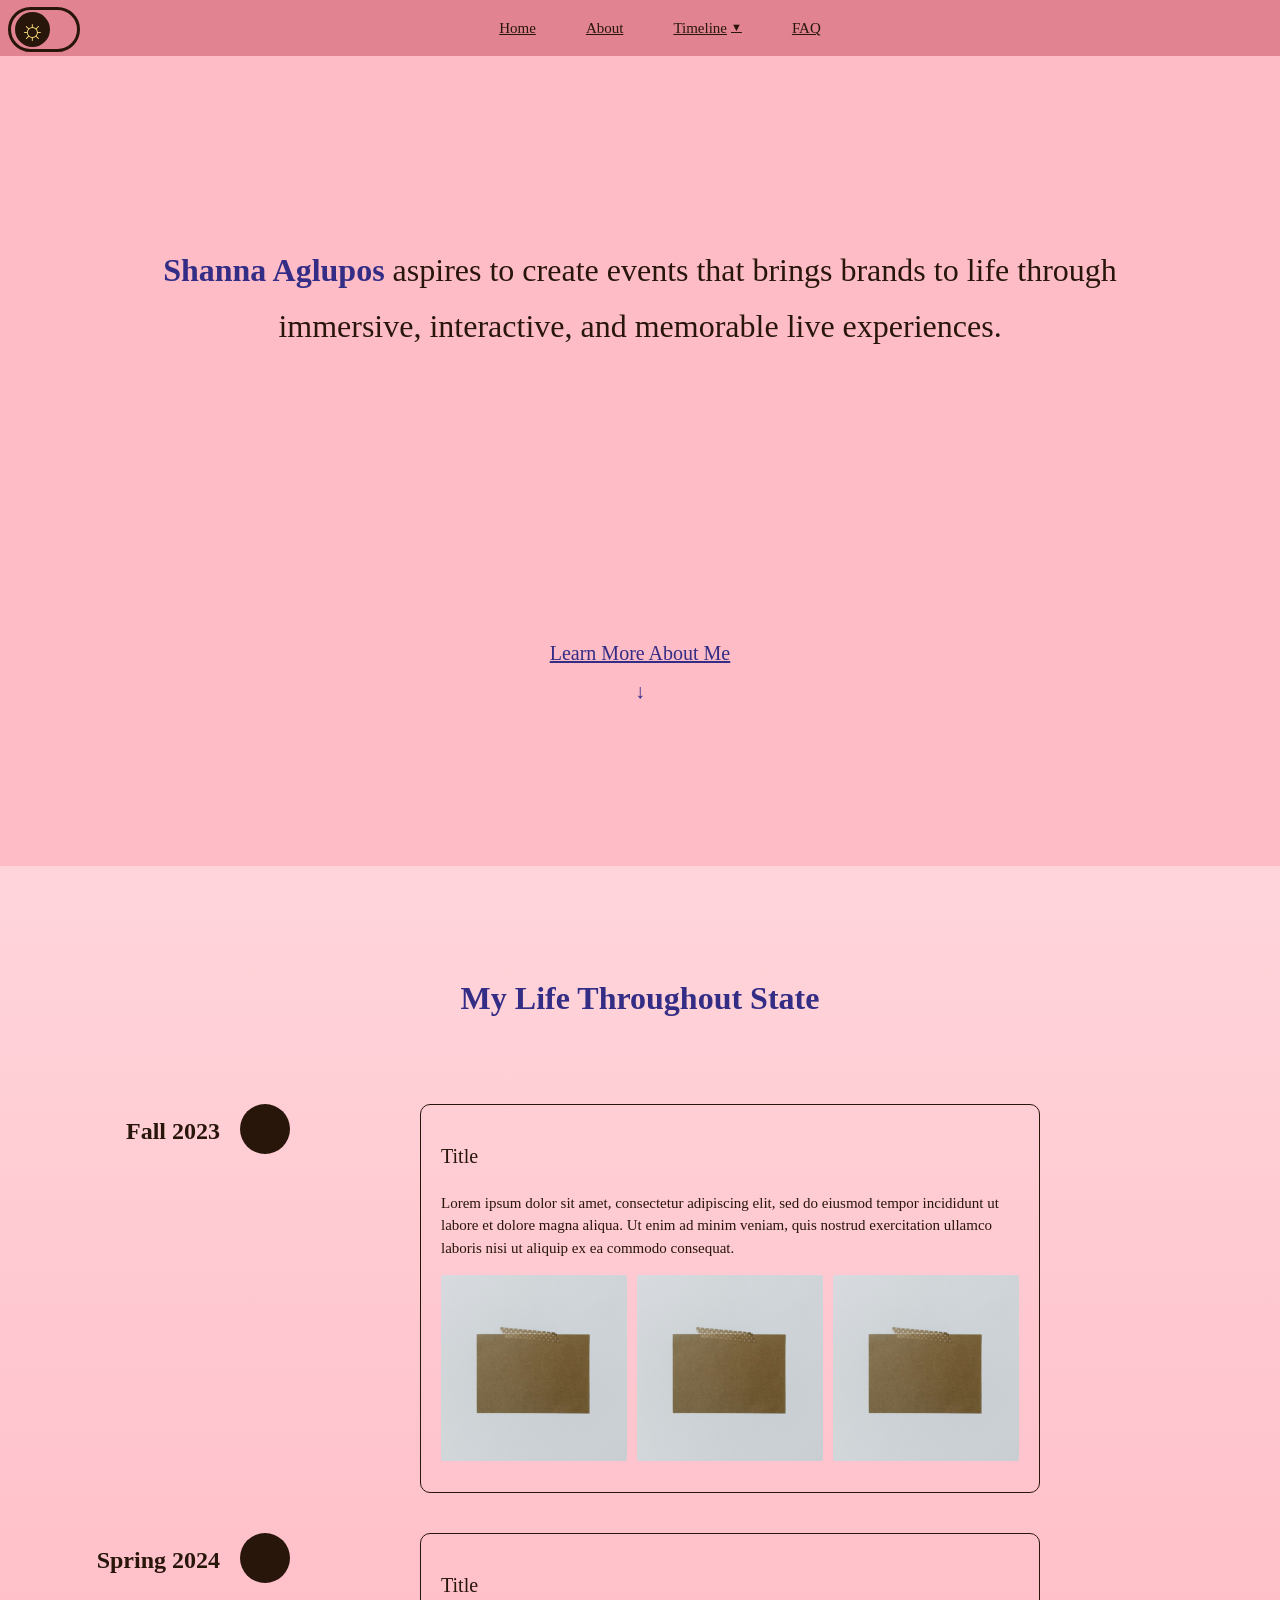
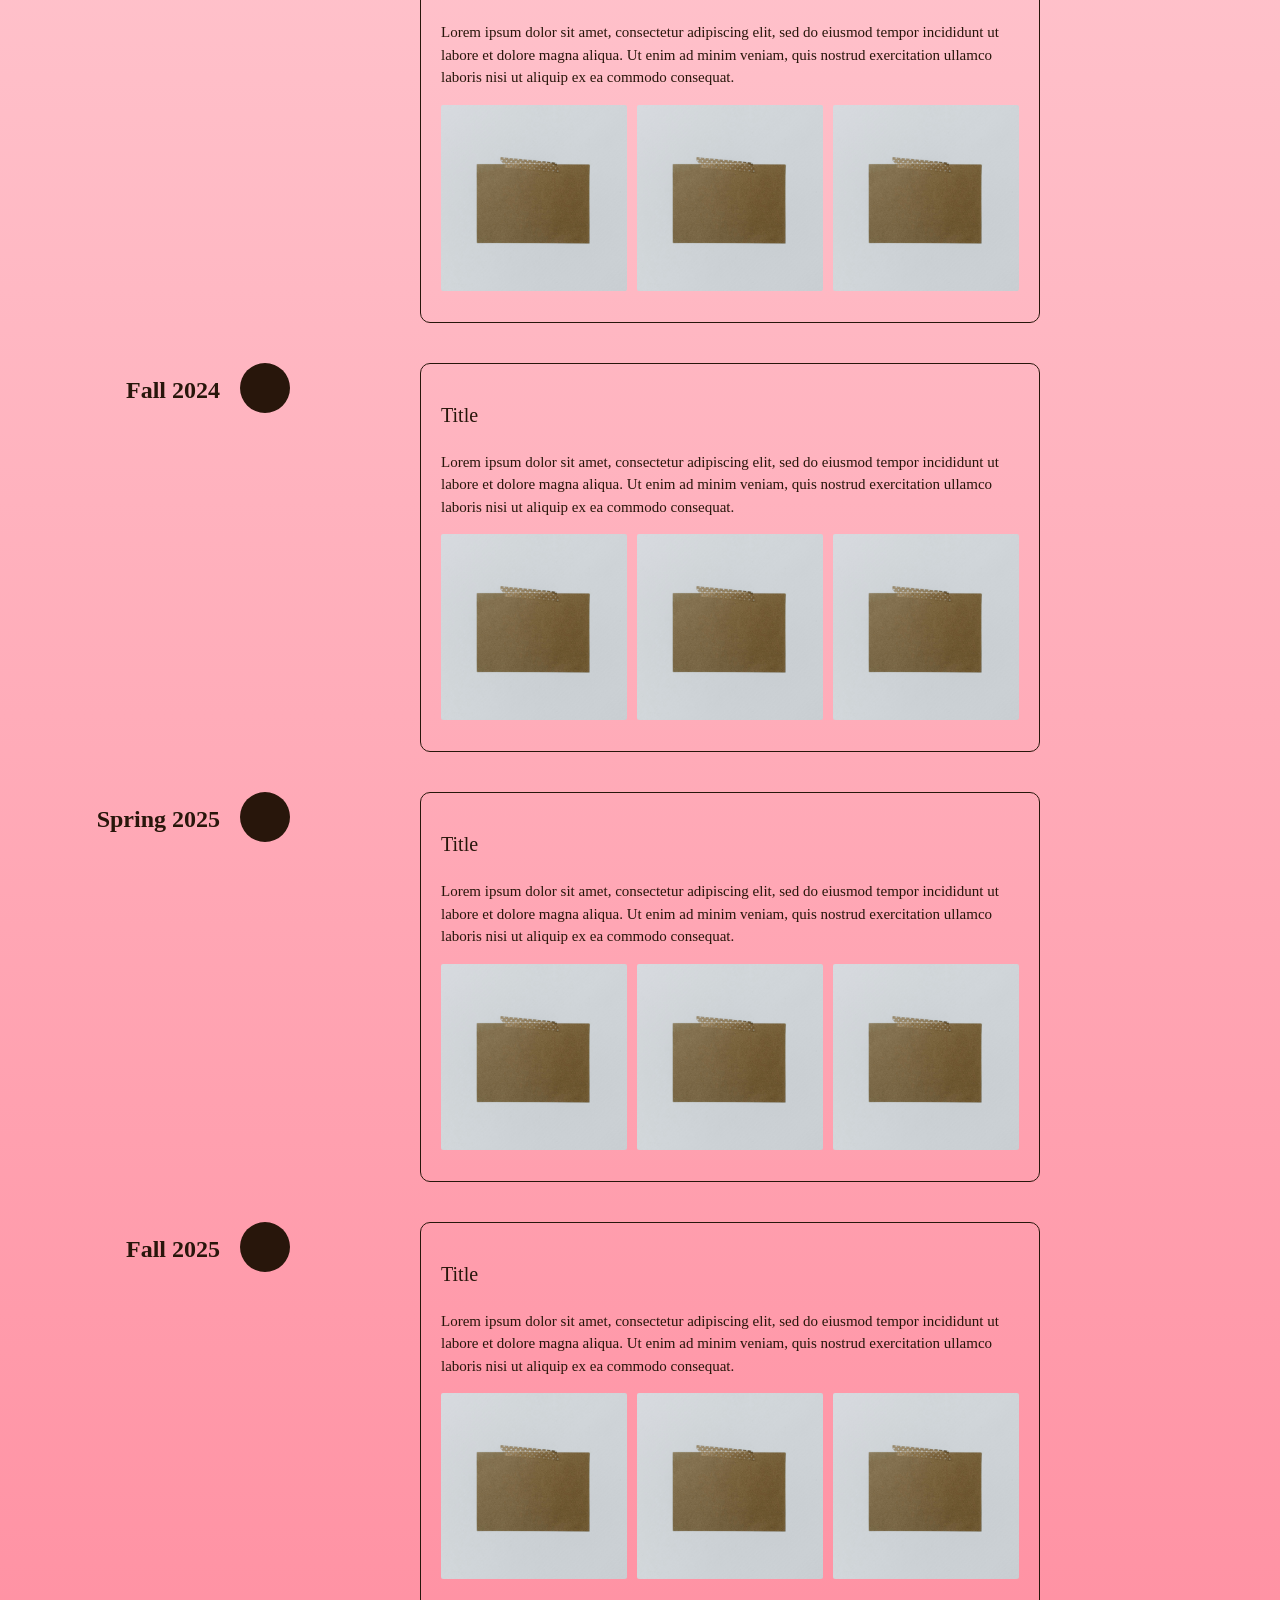
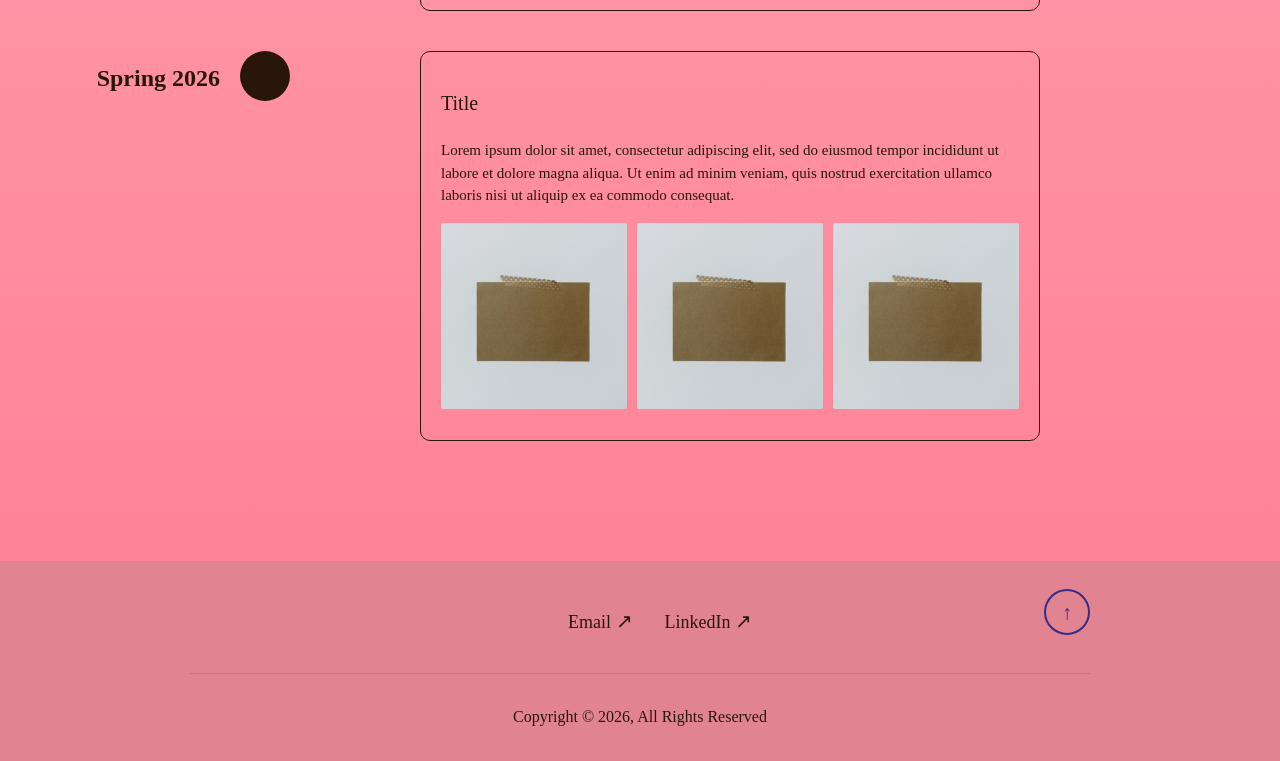
==== commit 864cc37c: "critique changes" ====
--- a/index.html
+++ b/index.html
@@ -36,7 +36,7 @@
                 Timeline
                 <span class="nav-dropdown-arrow">&#9660;</span>
               </a>
-              <ul class="nav-dropdown-list" role="menu">
+              <ul class="nav-dropdown-list" role="menu" style="display: none;">
                 <li class="nav-dropdown-item" role="menuitem">
                   <a href="#fall-2023" class="nav-dropdown-link">Fall 2023</a>
                 </li>
--- a/css/styles.css
+++ b/css/styles.css
@@ -1,8 +1,9 @@
 /* CSS Variables */
 :root {
   --pink-light:    #FEBCC6;
+  --pink-mid:      #F7A2AE;
   --pink-transition-light:  #FFD5DB;
-  --pink-transition-dark:   #C66C7A;
+  --pink-transition-dark:   #FF8397;
   --pink-footer:   #E28392;
   --text-dark:     #28160B;
   --accent-dark:   #28160B;
@@ -17,6 +18,7 @@
   color: var(--text-dark);
   background-color: var(--pink-light);
   line-height: 1.6;
+  margin: 0;
 }
 
 /* SITE NAV (index.html) */
@@ -34,6 +36,7 @@
   align-items: center;
   justify-content: center;
   gap: 50px;
+  list-style-type: none;
 }
 
 .nav-item {
@@ -61,18 +64,20 @@
 .theme-toggle {
   cursor: pointer;
   background-color: var(--pink-footer);
+  border-radius: 25px;
+  position: absolute;
+  left: 8px;
+  top: 7px;
 }
 
 .toggle-switch {
   width: 58px;
   height: 31px;
-  background-color: var(--pink-footer);
   border-radius: 25px;
   border-style: solid;
   border-color: var(--text-dark);
   display: flex;
   align-items: center;
-  justify-content: center;
   padding: 4px;
 }
 
@@ -98,7 +103,7 @@
   align-items: center;
   justify-content: center;
   background-color: var(--pink-light);
-  padding: 360px 275px 100px 275px;
+  height: 90vh
 }
 
 .hero-container {
@@ -119,6 +124,7 @@
   font-weight: normal;
   color: var(--text-dark);
   line-height: 1.75;
+  max-width: 960px;
 }
 
 .hero-name {
@@ -147,7 +153,7 @@
 /* TIMELINE (index.html) */
 .timeline-section {
   background: linear-gradient(180deg, var(--pink-transition-light) 0%, var(--pink-transition-dark) 100%);
-  padding: 80px 275px 80px 275px;
+  padding: 80px 170px;
 }
 
 .timeline-container {
@@ -167,38 +173,20 @@
 /* holding all entries and galleries */
 .timeline-track {
   position: relative;
-  padding-left: 180px;
-}
-
-/* vertical connecting line */
-.timeline-track::before {
-  content: '';
-  position: absolute;
-  left: 136px;
-  top: 0;
-  bottom: 0;
-  width: 2px;
-  background-color: var(--text-dark);
 }
 
 /*  semester entry  */
 .timeline-entry {
   display: flex;
   align-items: flex-start;
-  gap: 20px;
-  margin-bottom: 16px;
+  gap: 130px;
   position: relative;
 }
 
 /* timeline appearence column: dot + line + date */
 .timeline-marker-wrapper {
-  position: absolute;
-  left: -69px;
-  top: 0;
-  display: flex;
-  flex-direction: column;
-  align-items: center;
-  width: 60px;
+  position: sticky;
+  top: 10px;
 }
 
 .timeline-dot {
@@ -206,13 +194,12 @@
   height: 50px;
   border-radius: 50%;
   background-color: var(--accent-dark);
-  flex-shrink: 0;
-  z-index: 2;
 }
 
 .timeline-line {
   width: 2px;
-  height: 20px;
+  flex: 1;
+  height: 100%;
   background-color: var(--accent-dark);
 }
 
@@ -274,3 +261,233 @@
   background-color: #d8c8cc;
   display: block;
 }
+
+/* ABOUT PAGE  (about.html) */
+.site-title {
+  text-align: center;
+  font-family: var(--font-serif);
+  font-size: 32px;
+  font-weight: 700;
+  color: var(--accent-purple);
+  padding: 48px 40px 32px;
+  background-color: var(--pink-light);
+}
+
+.about-section {
+  background-color: var(--pink-light);
+  padding: 0 80px 100px;
+}
+
+.about-inner {
+  display: flex;
+  gap: 48px;
+  align-items: flex-start;
+  max-width: 860px;
+  margin: 0 auto;
+}
+
+.about-photo-wrapper {
+  flex-shrink: 0;
+}
+
+.about-photo {
+  width: 400px;
+  height: 500px;
+  border-radius: 10px;
+  border-style: solid;
+  border-color: var(--accent-dark);
+  object-fit: cover;
+  display: block;
+}
+
+.about-bio {
+  flex: 1;
+}
+
+.about-greeting {
+  font-size: 20px;
+  font-weight: 500;
+  font-family: var(--font-serif);
+  color: var(--text-dark);
+  margin-bottom: 45px;
+}
+
+.about-bio__paragraph {
+  font-size: 16px;
+  color: var(--text-dark);
+  line-height: 1.7;
+  margin-bottom: 16px;
+}
+
+.about-cta-wrapper {
+  margin-top: 60px;
+  display: flex;
+  flex-direction: column;
+  align-items: center;
+}
+
+/* HOME BUTTON (about.html) */
+.btn {
+  display: inline-block;
+  font-family: var(--font-serif);
+  font-size: 15px;
+  font-weight: 500;
+  padding: 5px 25px;
+  cursor: pointer;
+  text-decoration: none;
+}
+
+.btn--outline {
+  border: 2px solid var(--accent-dark);
+  border-radius: 3px;
+  background-color: var(--accent-yellow);
+  color: var(--text-dark);
+}
+
+.btn--outline:hover {
+  background-color: #e8d030;
+}
+
+/* FAQ SECTION  (about.html) */
+.faq-section {
+  background-color: var(--pink-mid);
+  padding: 70px 80px 72px;
+}
+
+.faq-inner {
+  max-width: 960px;
+  margin: 0 auto;
+}
+
+.faq-title {
+  text-align: center;
+  font-family: var(--font-serif);
+  font-size: 32px;
+  font-weight: 700;
+  color: var(--accent-purple);
+  margin-bottom: 70px;
+}
+
+.faq-list {
+  display: flex;
+  flex-direction: column;
+  gap: 30px;
+}
+
+.faq-item {
+  border: 2px solid var(--accent-dark);
+  border-radius: 3px;
+  background-color: var(--pink-light);
+  overflow: hidden;
+}
+
+.faq-item__question {
+  width: 100%;
+  display: flex;
+  align-items: center;
+  justify-content: space-between;
+  gap: 12px;
+  padding: 16px 20px;
+  font-size: 16px;
+  font-family: var(--font-serif);
+  color: var(--text-dark);
+  background: none;
+  border: none;
+  cursor: pointer;
+  text-align: left;
+}
+
+.faq-item__question-text {
+  flex: 1;
+}
+
+.faq-item__icon {
+  font-size: 22px;
+  color: var(--text-dark);
+  line-height: 1;
+  flex-shrink: 0;
+  transition: transform 0.3s ease;
+}
+
+.faq-item--open .faq-item__icon {
+  transform: rotate(45deg);
+}
+
+.faq-item__answer {
+  padding: 0 20px 16px;
+  font-size: 16px;
+  color: var(--text-dark);
+  line-height: 1.6;
+}
+
+/* FOOTER */
+.site-footer {
+  background-color: var(--pink-footer);
+  padding: 28px 50px 16px;
+}
+
+.footer-container {
+  position: relative;
+  max-width: 900px;
+  margin: 0 auto;
+}
+
+.footer-nav {
+  display: flex;
+  justify-content: center;
+  margin-bottom: 20px;
+}
+
+.footer-nav-list {
+  display: flex;
+  gap: 32px;
+  align-items: center;
+  list-style-type: none;
+}
+
+.footer-nav-link {
+  font-size: 18px;
+  color: var(--text-dark);
+  text-decoration: none;
+}
+
+.footer-nav__link-icon {
+  font-size: 20px;
+}
+
+.footer-back-to-top-wrapper {
+  position: absolute;
+  right: 0;
+  top: 0;
+}
+
+.back-to-top-btn {
+  display: flex;
+  align-items: center;
+  justify-content: center;
+  width: 42px;
+  height: 42px;
+  border-radius: 50%;
+  border: 2px solid var(--accent-purple);
+  background: transparent;
+  color: var(--accent-purple);
+  font-size: 20px;
+  text-decoration: none;
+  transition: background-color 0.2s, color 0.2s;
+}
+
+.back-to-top-btn:hover {
+  background-color: var(--accent-purple);
+  color: #fff;
+}
+
+.footer-copyright-wrapper {
+  text-align: center;
+  padding-top: 14px;
+  border-top: 1px solid rgba(0, 0, 0, 0.12);
+}
+
+.footer-copyright {
+  font-size: 16px;
+  color: var(--text-dark);
+}
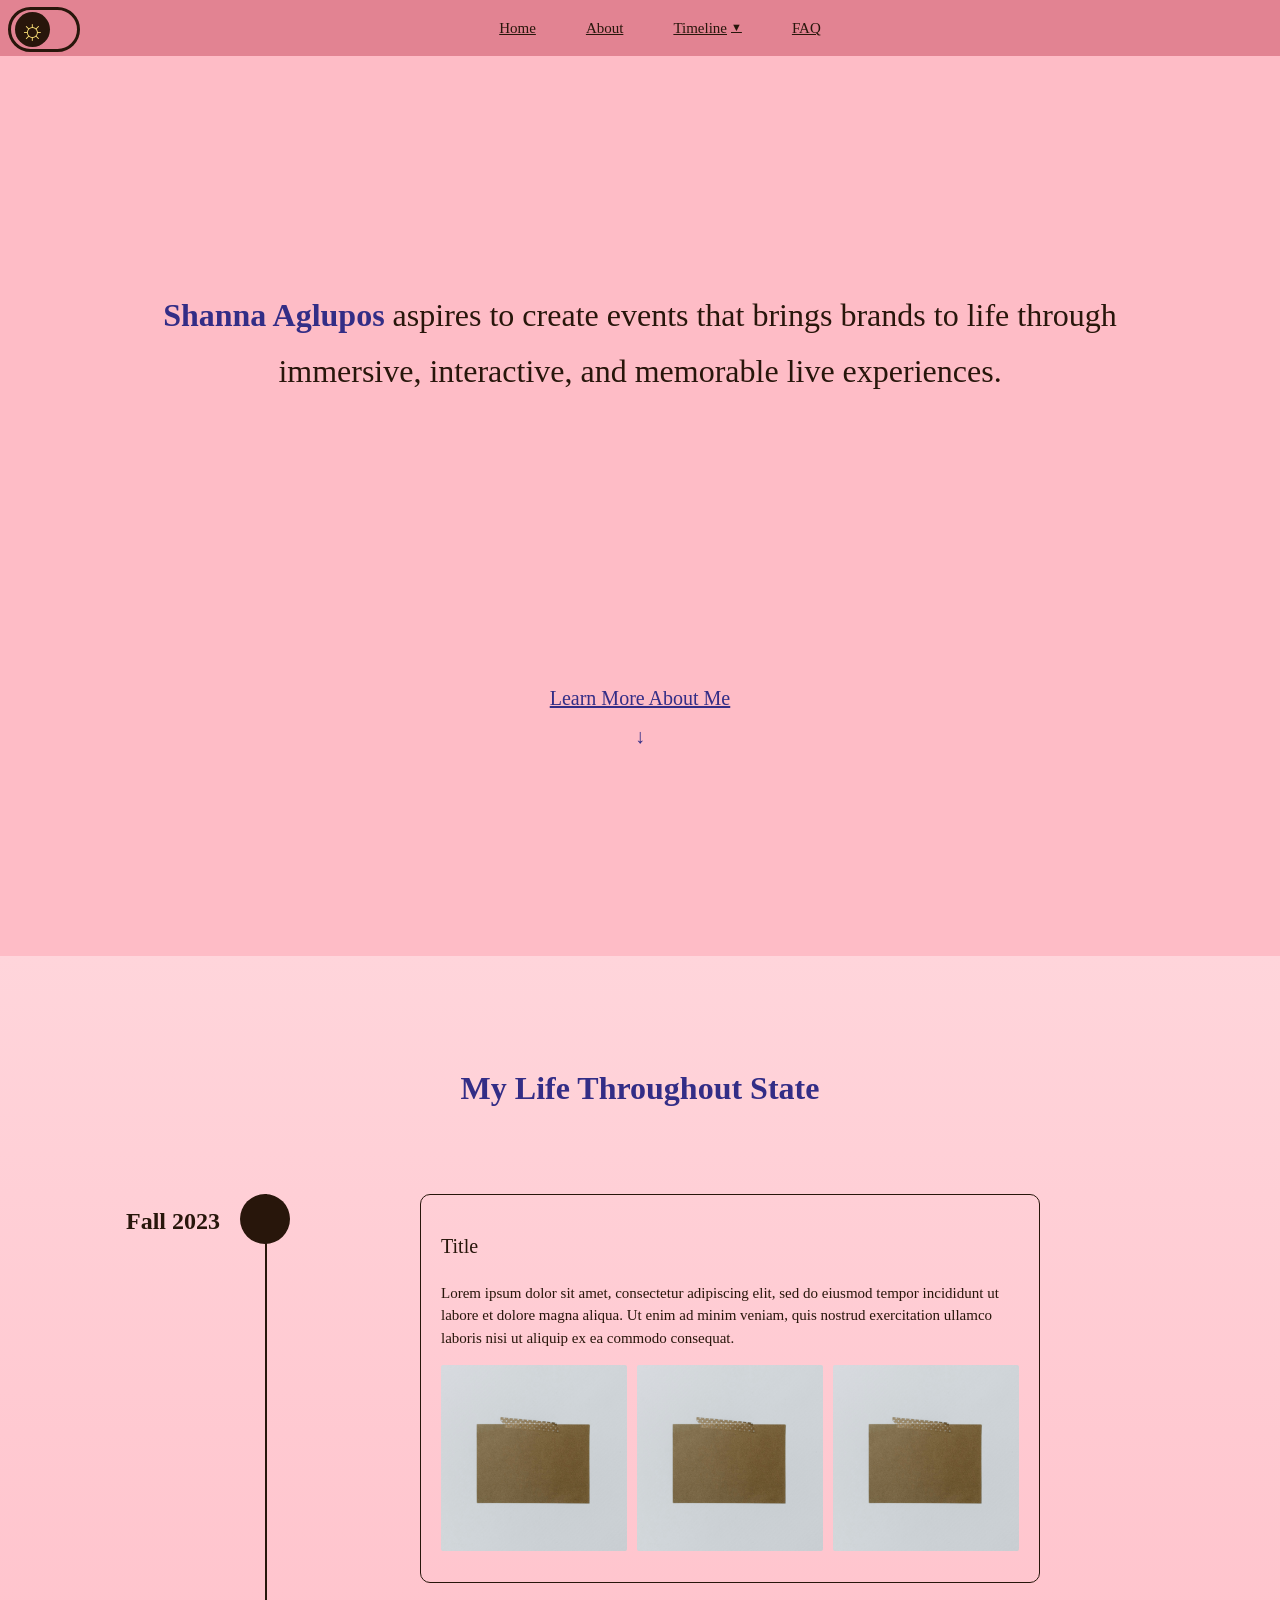
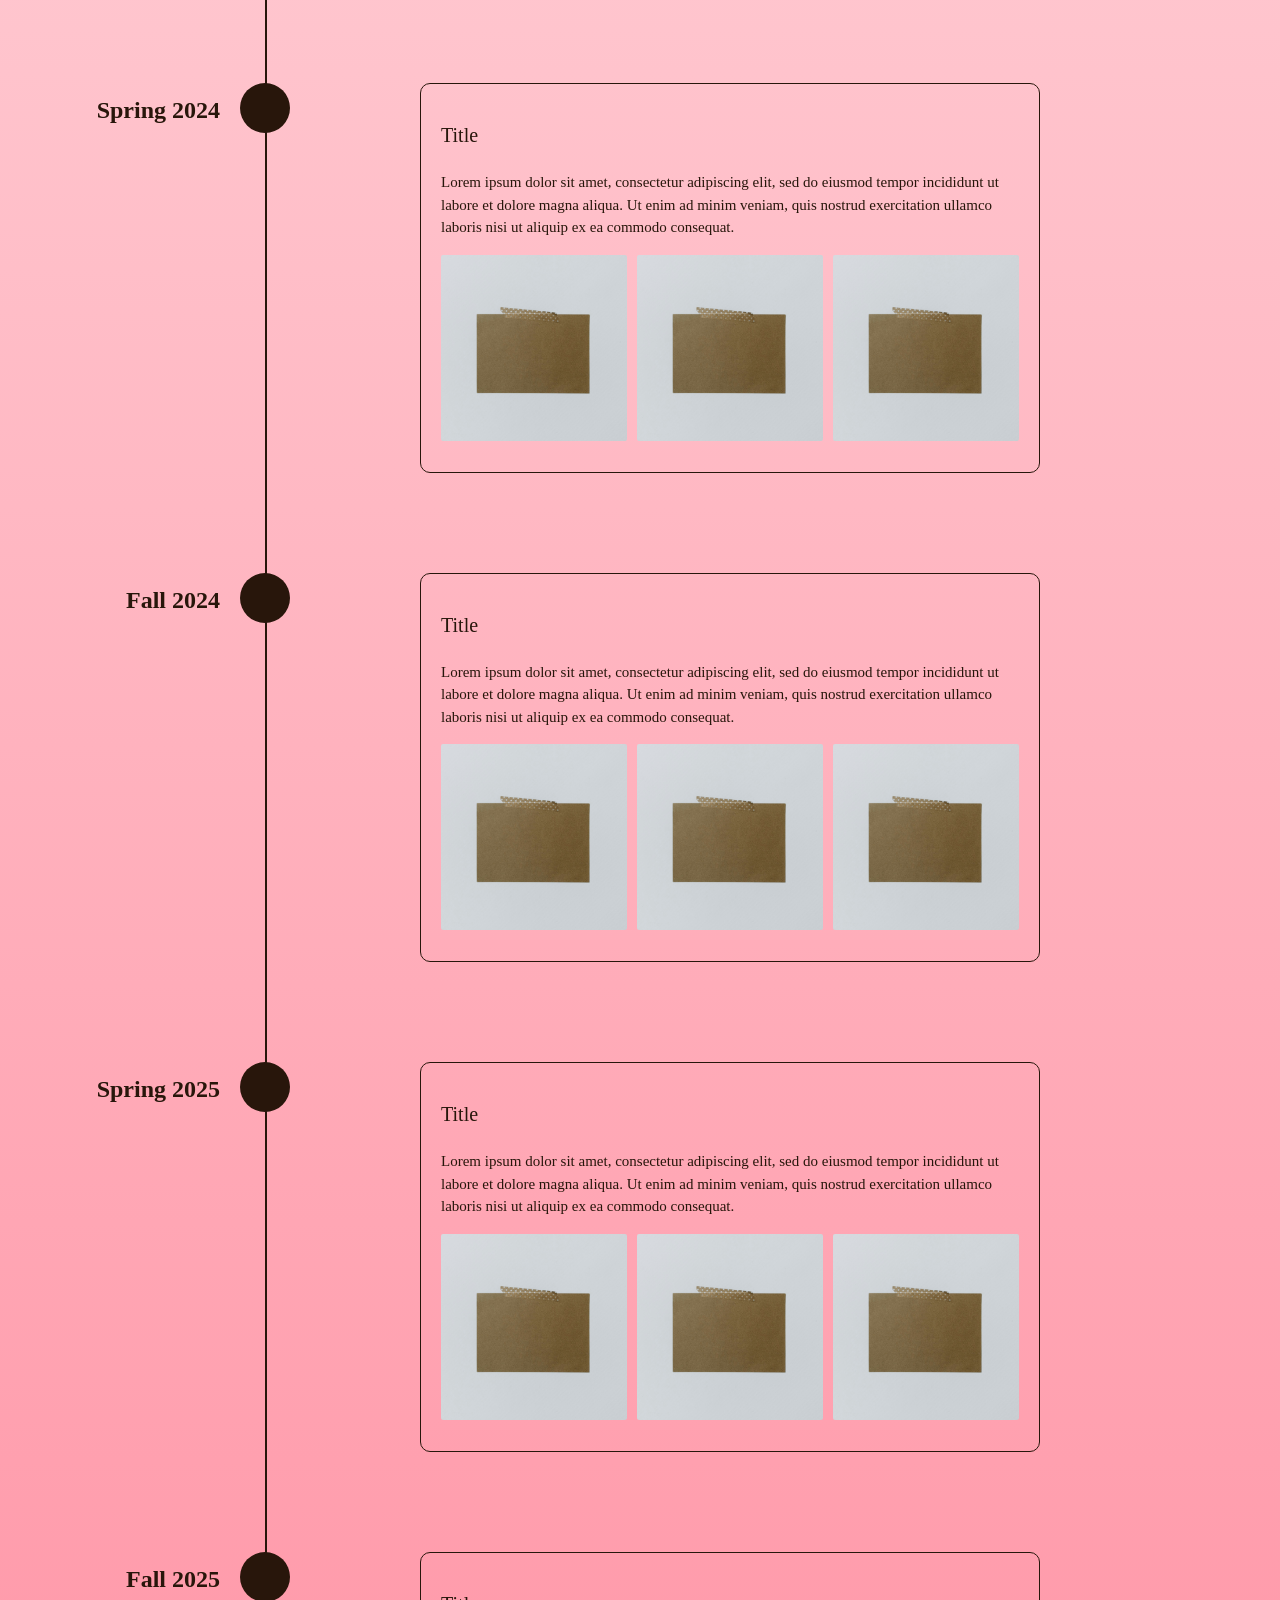
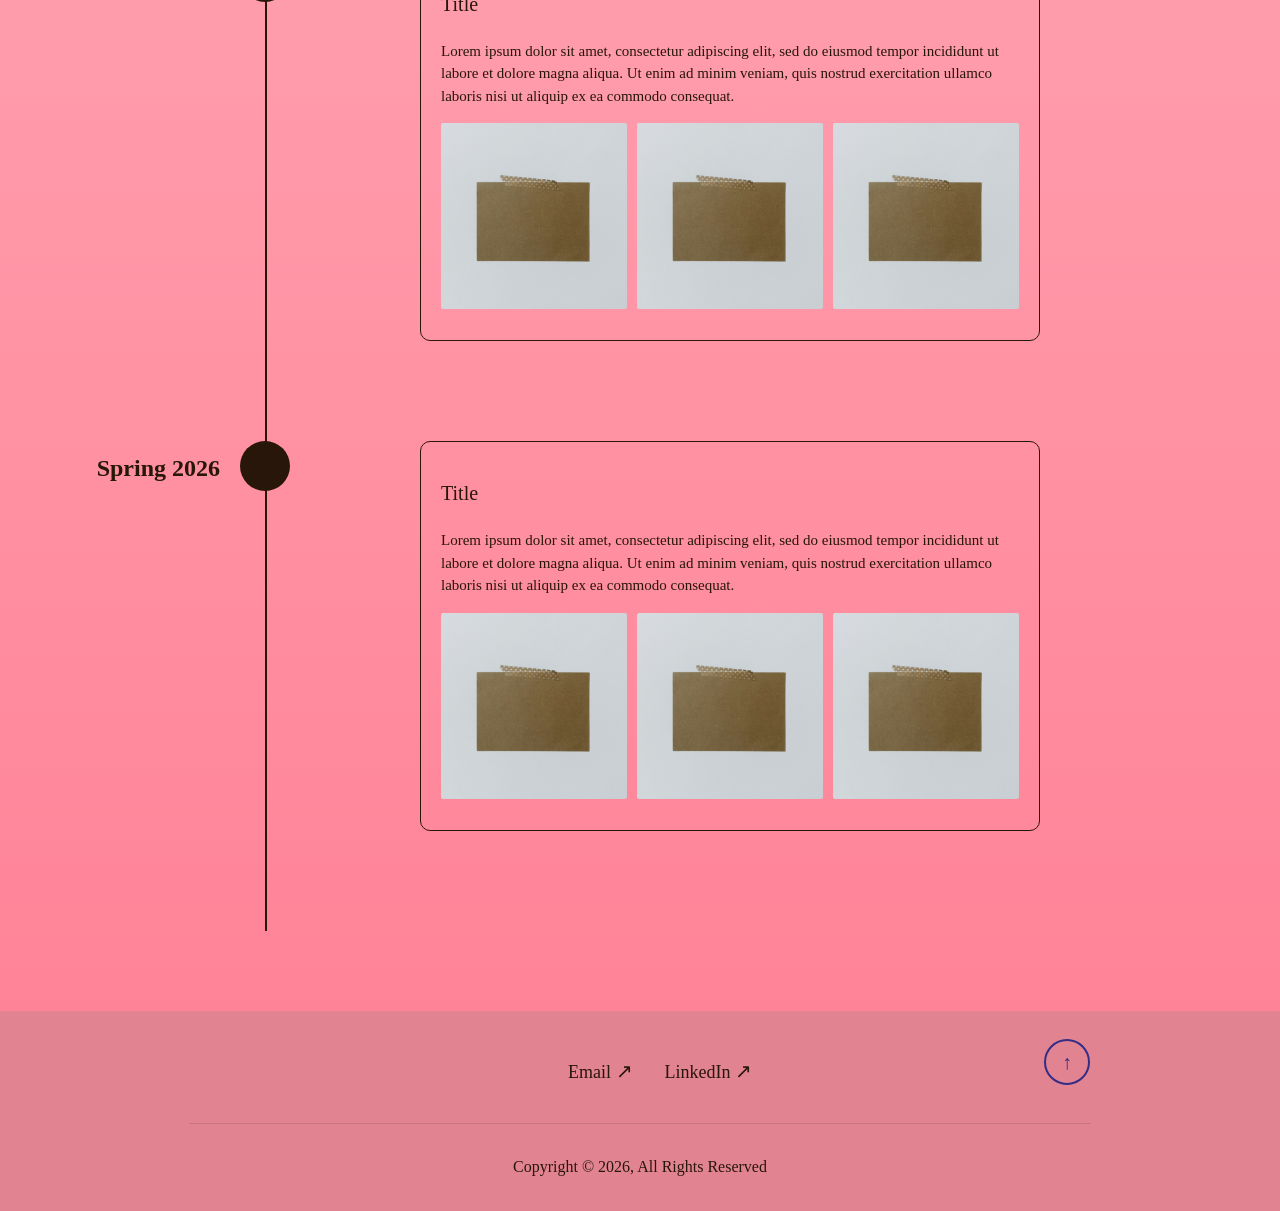
==== commit cbf5ce76: "fixing timeline + initial responsive design" ====
--- a/index.html
+++ b/index.html
@@ -5,6 +5,7 @@
     <meta name="viewport" content="width=device-width, initial-scale=1.0" />
     <title>Home | Shanna Aglupos</title>
     <link rel="stylesheet" href="css/styles.css" />
+    <link rel="stylesheet" href="css/responsive.css" />
   </head>
 
   <body>
--- a/css/styles.css
+++ b/css/styles.css
@@ -103,7 +103,7 @@
   align-items: center;
   justify-content: center;
   background-color: var(--pink-light);
-  height: 90vh
+  height: 100vh;
 }
 
 .hero-container {
@@ -154,6 +154,7 @@
 .timeline-section {
   background: linear-gradient(180deg, var(--pink-transition-light) 0%, var(--pink-transition-dark) 100%);
   padding: 80px 170px;
+  overflow: clip;
 }
 
 .timeline-container {
@@ -197,9 +198,12 @@
 }
 
 .timeline-line {
+  position: absolute;
+  top: 0;
+  left: 25px;
   width: 2px;
-  flex: 1;
-  height: 100%;
+  height: 490px;
+  overflow: hidden;
   background-color: var(--accent-dark);
 }
 
@@ -222,7 +226,7 @@
   border: 1.5px solid var(--accent-dark);
   border-radius: 10px;
   padding: 15px 20px;
-  margin-bottom: 40px;
+  margin-bottom: 100px;
 }
 
 .timeline-card-title {
--- a/css/responsive.css
+++ b/css/responsive.css
@@ -0,0 +1,360 @@
+/* TABLET — max-width: 768px */
+@media (max-width: 768px) {
+
+  /* HEADER / NAV */
+  .site-header .nav-container {
+    flex-direction: column;
+    align-items: center;
+    gap: 10px;
+    padding: 10px 16px;
+  }
+
+  .theme-toggle {
+    position: static;
+    align-self: flex-start;
+    margin-bottom: 4px;
+  }
+
+  .primary-nav {
+    width: 100%;
+  }
+
+  .nav-list {
+    gap: 24px;
+    flex-wrap: wrap;
+    justify-content: center;
+    padding: 8px 0;
+  }
+
+  .nav-link {
+    font-size: 14px;
+  }
+
+  /* HEADLINE SECTION */
+  .hero-section {
+    height: auto;
+    padding: 80px 40px 60px;
+  }
+
+  .hero-container {
+    gap: 80px;
+  }
+
+  .hero-headline {
+    font-size: 26px;
+    line-height: 1.65;
+    max-width: 100%;
+  }
+
+  .hero-cta-link {
+    font-size: 17px;
+  }
+
+  /* TIMELINE SECTION */
+  .timeline-section {
+    padding: 60px 40px;
+  }
+
+  .timeline-heading {
+    font-size: 26px;
+    margin-bottom: 60px;
+  }
+
+  .timeline-entry {
+    gap: 24px;
+  }
+
+  .timeline-date {
+    font-size: 18px;
+    left: -120px;
+    width: 110px;
+  }
+
+  .timeline-card-title {
+    font-size: 18px;
+  }
+
+  .timeline-card-body {
+    font-size: 14px;
+  }
+
+  .timeline-gallery {
+    grid-template-columns: repeat(3, 1fr);
+    gap: 8px;
+  }
+
+  /* ABOUT PAGE */
+  .site-title {
+    font-size: 26px;
+    padding: 36px 24px 24px;
+  }
+
+  .about-section {
+    padding: 0 40px 80px;
+  }
+
+  .about-inner {
+    flex-direction: column;
+    align-items: center;
+    gap: 32px;
+  }
+
+  .about-photo {
+    width: 100%;
+    max-width: 340px;
+    height: auto;
+  }
+
+  .about-greeting {
+    font-size: 18px;
+    margin-bottom: 28px;
+  }
+
+  .about-bio__paragraph {
+    font-size: 15px;
+  }
+
+  /* FAQ SECTION */
+  .faq-section {
+    padding: 50px 40px 56px;
+  }
+
+  .faq-title {
+    font-size: 26px;
+    margin-bottom: 48px;
+  }
+
+  .faq-item__question {
+    font-size: 15px;
+    padding: 14px 16px;
+  }
+
+  .faq-item__answer {
+    font-size: 15px;
+  }
+
+  /* FOOTER */
+  .site-footer {
+    padding: 24px 32px 14px;
+  }
+
+  .footer-nav-link {
+    font-size: 16px;
+  }
+
+  .footer-copyright {
+    font-size: 14px;
+  }
+
+}
+
+
+/* MOBILE — max-width: 540px */
+@media (max-width: 540px) {
+
+  /* --- HEADER / NAV --- */
+  .nav-list {
+    gap: 14px;
+    padding: 6px 0;
+  }
+
+  .nav-link {
+    font-size: 13px;
+  }
+
+  .nav-dropdown-arrow {
+    display: none;
+  }
+
+  /* HERO SECTION */
+  .hero-section {
+    padding: 60px 20px 48px;
+  }
+
+  .hero-container {
+    gap: 60px;
+  }
+
+  .hero-headline {
+    font-size: 20px;
+    line-height: 1.7;
+  }
+
+  .hero-cta-link {
+    font-size: 15px;
+  }
+
+  .hero-cta-arrow {
+    font-size: 16px;
+  }
+
+  /* TIMELINE SECTION */
+  .timeline-section {
+    padding: 48px 16px 48px 16px;
+  }
+
+  .timeline-heading {
+    font-size: 22px;
+    margin-bottom: 40px;
+  }
+
+  .timeline-entry {
+    flex-direction: column;
+    gap: 12px;
+  }
+
+  .timeline-marker-wrapper {
+    position: static;
+    display: flex;
+    align-items: center;
+    gap: 12px;
+  }
+
+  .timeline-date {
+    position: static;
+    font-size: 16px;
+    text-align: left;
+    width: auto;
+    white-space: normal;
+  }
+
+  .timeline-dot {
+    width: 36px;
+    height: 36px;
+    flex-shrink: 0;
+  }
+
+  .timeline-line {
+    display: none;
+  }
+
+  .timeline-card {
+    margin-bottom: 48px;
+    padding: 12px 14px;
+  }
+
+  .timeline-card-title {
+    font-size: 16px;
+    margin-bottom: 12px;
+  }
+
+  .timeline-card-body {
+    font-size: 13px;
+    line-height: 1.6;
+  }
+
+  /* Switch gallery to 2 columns on very small screens */
+  .timeline-gallery {
+    grid-template-columns: repeat(2, 1fr);
+    gap: 6px;
+  }
+
+  /* ABOUT PAGE */
+  .site-title {
+    font-size: 22px;
+    padding: 28px 16px 20px;
+  }
+
+  .about-section {
+    padding: 0 16px 60px;
+  }
+
+  .about-inner {
+    gap: 24px;
+  }
+
+  .about-photo {
+    max-width: 100%;
+  }
+
+  .about-greeting {
+    font-size: 16px;
+    margin-bottom: 20px;
+  }
+
+  .about-bio__paragraph {
+    font-size: 14px;
+    line-height: 1.65;
+  }
+
+  .about-cta-wrapper {
+    margin-top: 40px;
+  }
+
+  .btn {
+    font-size: 14px;
+    padding: 5px 20px;
+  }
+
+  /* FAQ SECTION */
+  .faq-section {
+    padding: 40px 16px 48px;
+  }
+
+  .faq-title {
+    font-size: 22px;
+    margin-bottom: 36px;
+  }
+
+  .faq-list {
+    gap: 20px;
+  }
+
+  .faq-item__question {
+    font-size: 14px;
+    padding: 12px 14px;
+  }
+
+  .faq-item__icon {
+    font-size: 18px;
+  }
+
+  .faq-item__answer {
+    font-size: 14px;
+    padding: 0 14px 14px;
+  }
+
+  /* FOOTER */
+  .site-footer {
+    padding: 20px 16px 12px;
+  }
+
+  .footer-nav-list {
+    gap: 20px;
+    flex-direction: column;   /* stack Email and LinkedIn vertically */
+    align-items: center;
+  }
+
+  .footer-nav-link {
+    font-size: 15px;
+  }
+
+  /* Reposition back-to-top so it doesn't overlap stacked nav */
+  .footer-back-to-top-wrapper {
+    position: static;
+    display: flex;
+    justify-content: center;
+    margin-top: 16px;
+    margin-bottom: 4px;
+  }
+
+  .footer-copyright {
+    font-size: 13px;
+  }
+
+  /* TOGGLE BUTTON */
+  .toggle-switch {
+    width: 50px;
+    height: 27px;
+  }
+
+  .toggle-knob {
+    width: 29px;
+    height: 29px;
+  }
+
+  .toggle-icon {
+    font-size: 22px;
+  }
+
+}
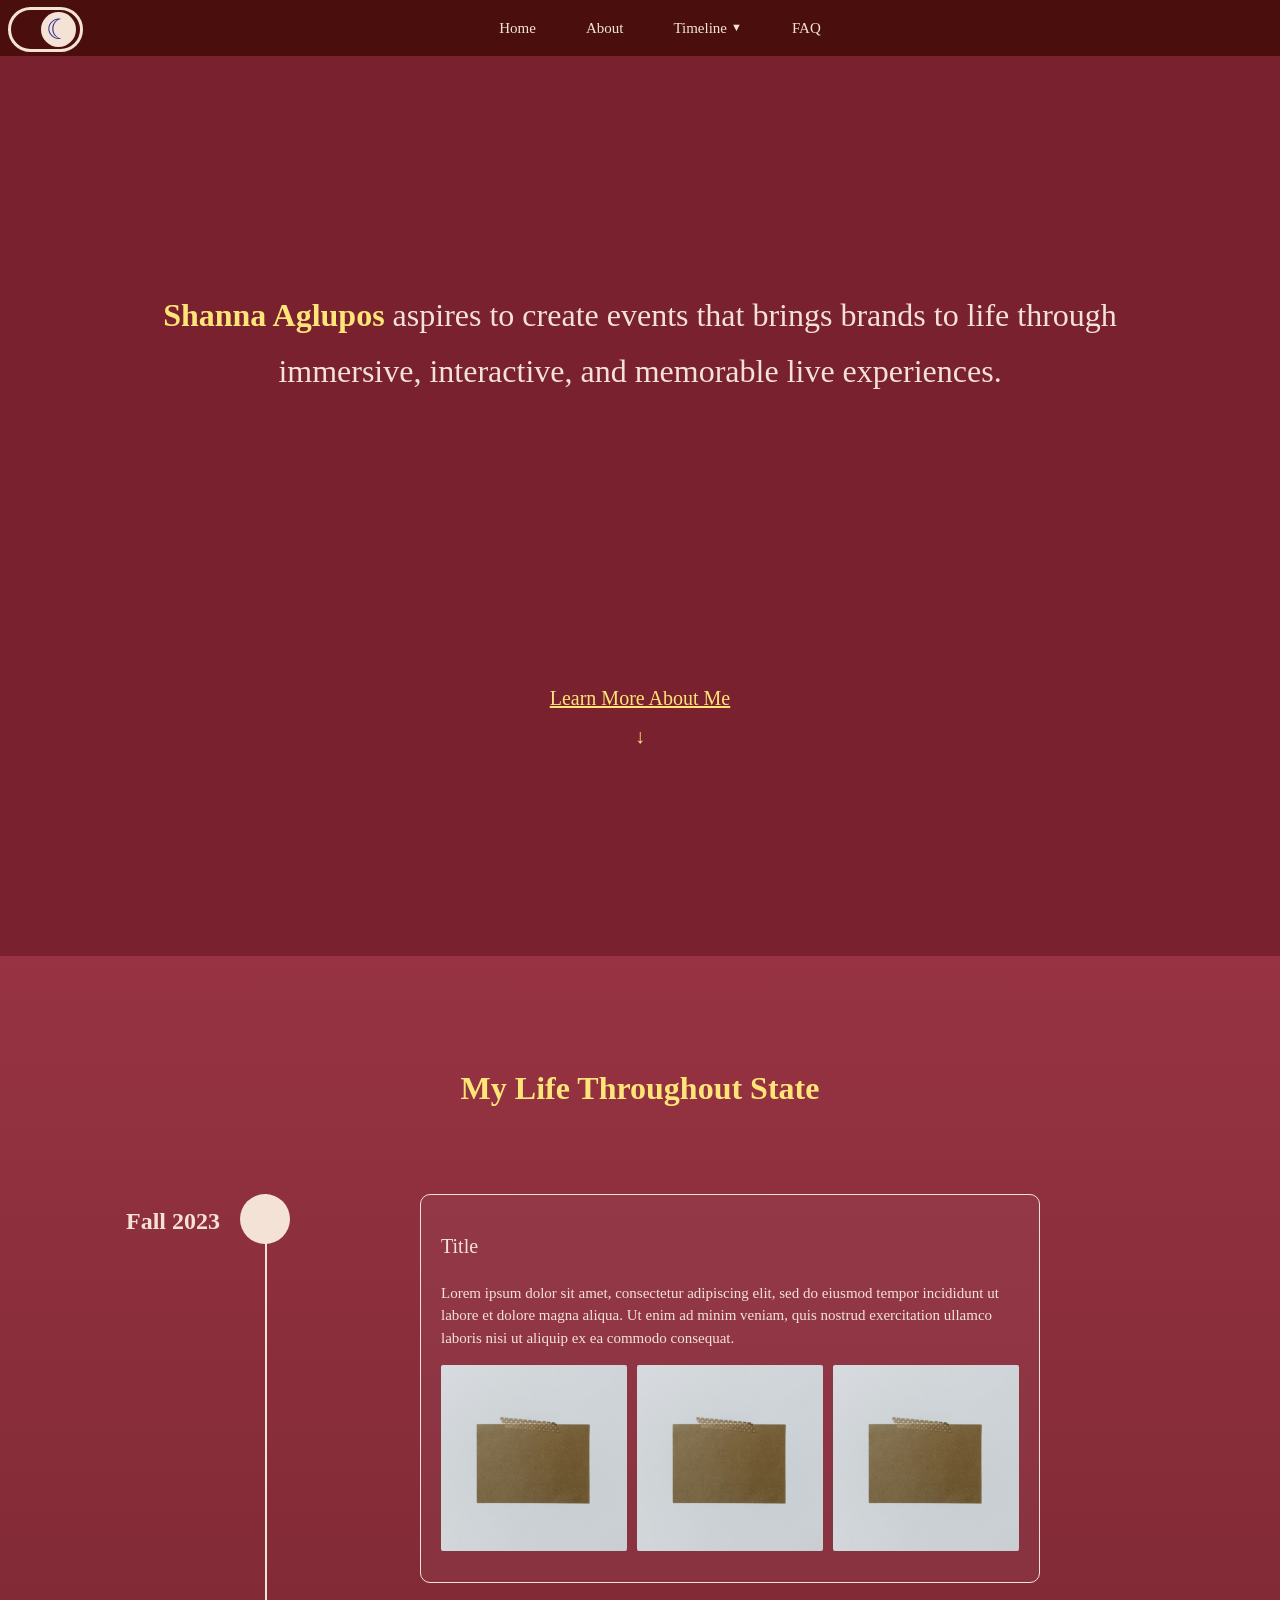
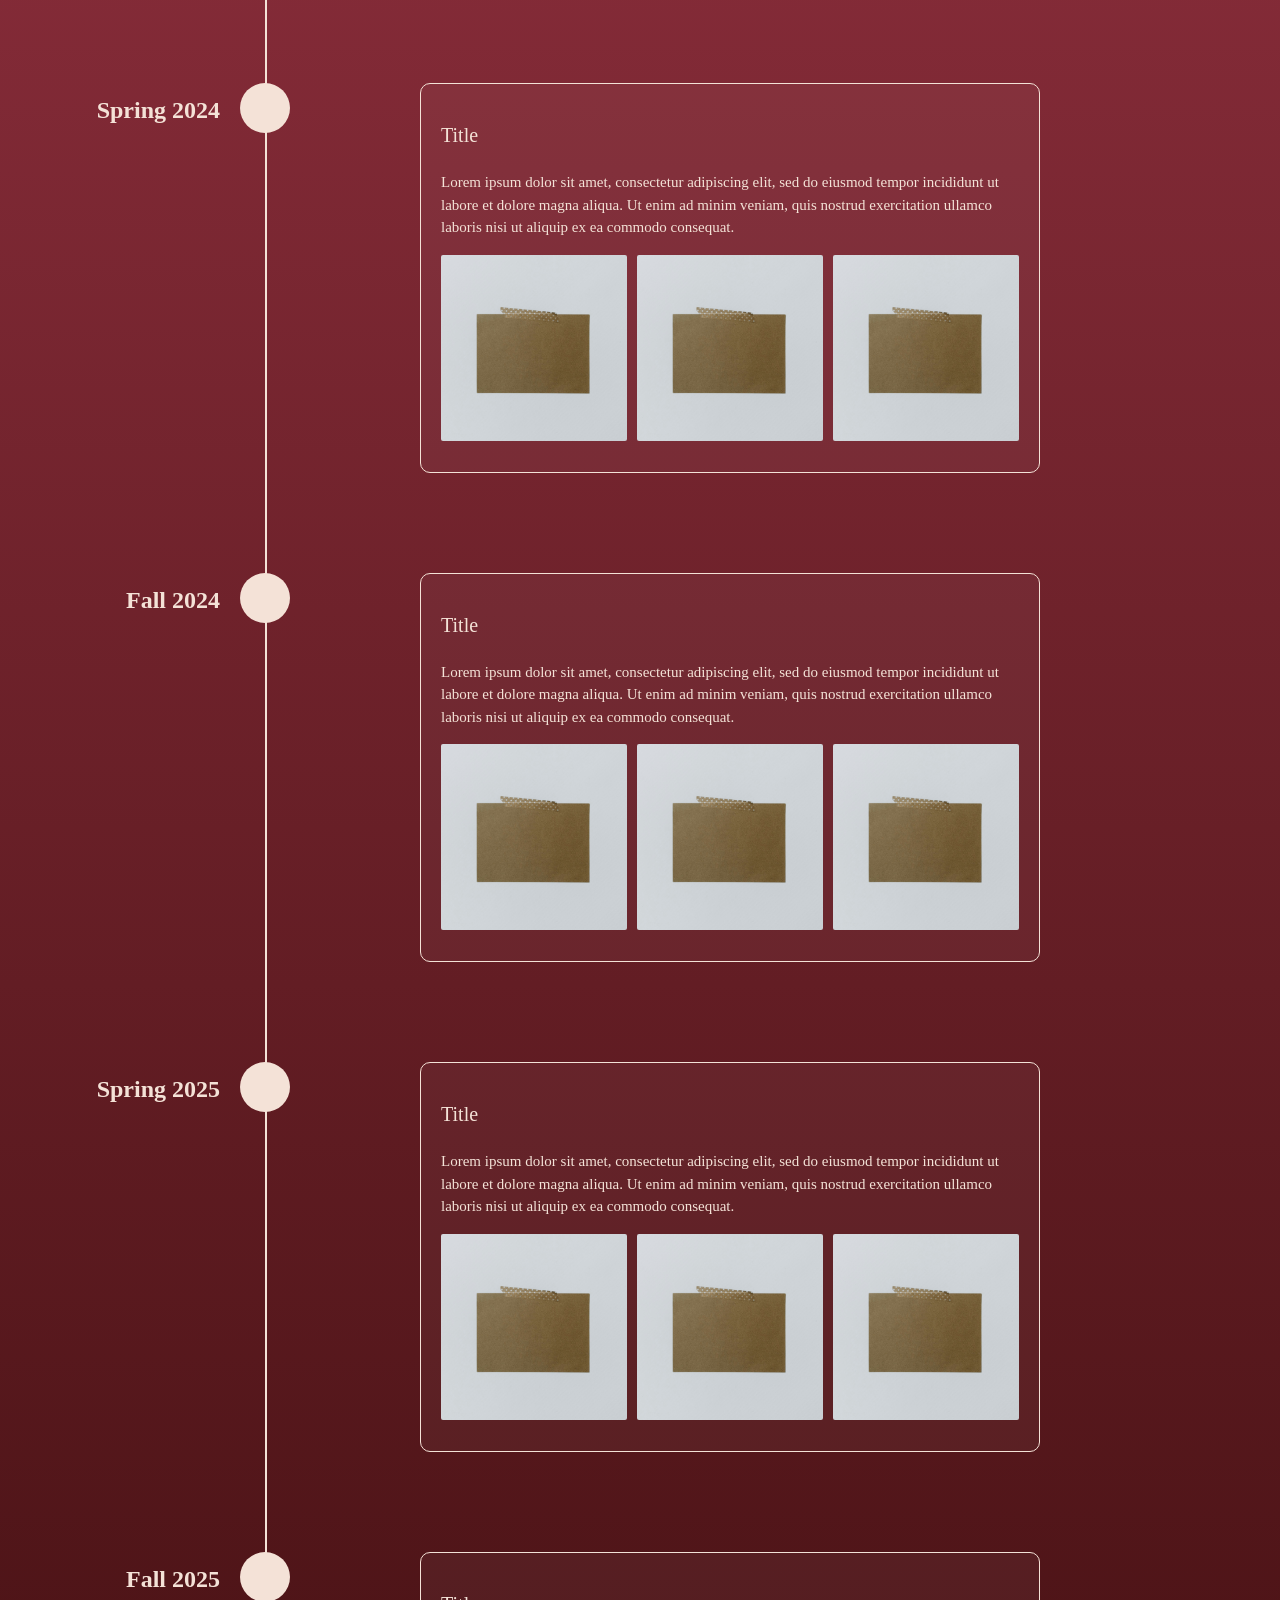
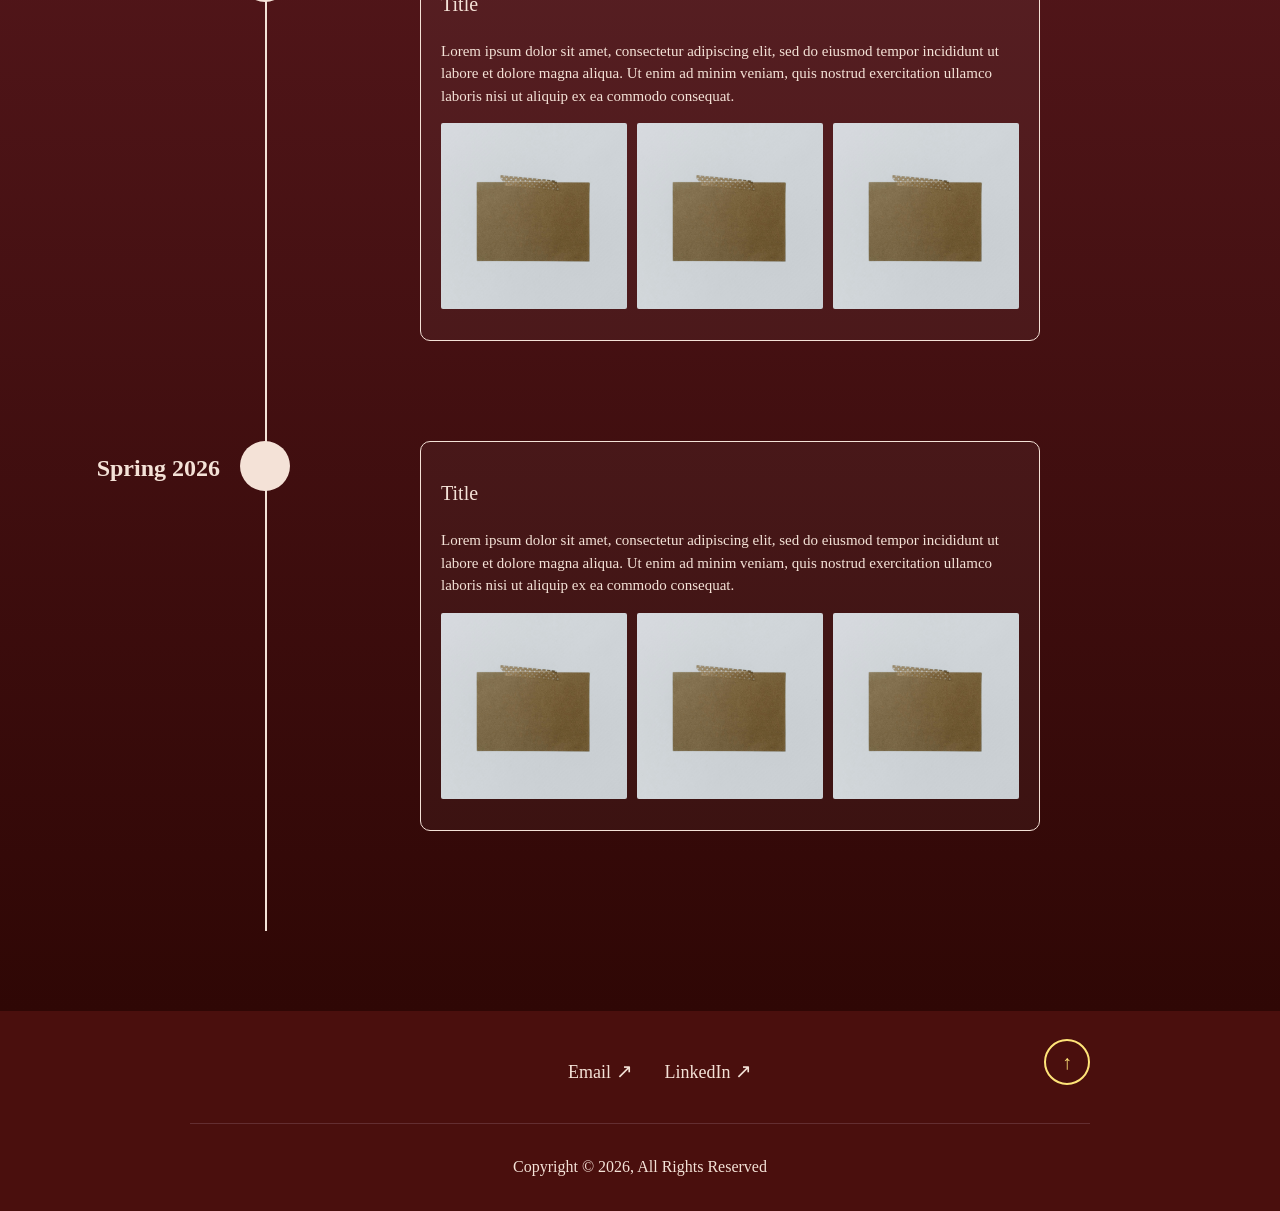
==== commit e6e1943a: "intial dark/light mode toggle" ====
--- a/index.html
+++ b/index.html
@@ -6,6 +6,8 @@
     <title>Home | Shanna Aglupos</title>
     <link rel="stylesheet" href="css/styles.css" />
     <link rel="stylesheet" href="css/responsive.css" />
+    <link rel="stylesheet" href="css/mobilemenu.css" />
+    <link rel="stylesheet" href="css/darkmode.css" />
   </head>
 
   <body>
@@ -21,8 +23,18 @@
           </div>
         </div>
 
+        <!-- HAMBURGER BUTTON (responsive only) -->
+        <button
+          class="hamburger-btn"
+          id="hamburger-btn"
+        >
+          <span class="hamburger-bar"></span>
+          <span class="hamburger-bar"></span>
+          <span class="hamburger-bar"></span>
+        </button>
+
         <!-- PRIMARY NAV -->
-        <nav class="primary-nav">
+        <nav class="primary-nav" id="primary-nav">
           <ul class="nav-list">
             <li class="nav-item">
               <a href="#top" class="nav-link nav-link--home">Home</a>
@@ -109,10 +121,11 @@
               <div class="timeline-marker-wrapper">
                 <div class="timeline-dot"></div>
                 <div class="timeline-line"></div>
-                <time class="timeline-date" datetime="2023-09">Fall 2023</time>
-              </div>
-
-              <div class="timeline-card">
+                <time class="timeline-date-desktop" datetime="2023-09">Fall 2023</time>
+              </div>
+
+              <div class="timeline-card">
+                <time class="timeline-date-responsive" datetime="2023-09">Fall 2023</time>  
                 <h3 class="timeline-card-title">Title</h3>
                 <p class="timeline-card-body">
                   Lorem ipsum dolor sit amet, consectetur adipiscing elit, sed do eiusmod
@@ -162,11 +175,12 @@
               <div class="timeline-marker-wrapper">
                 <div class="timeline-dot"></div>
                 <div class="timeline-line"></div>
-                <time class="timeline-date" datetime="2024-01">Spring 2024</time>
-              </div>
-
-              <div class="timeline-card">
-                <h3 class="timeline-card-title">Title</h3>
+                <time class="timeline-date-desktop" datetime="2024-01">Spring 2024</time>
+              </div>
+
+              <div class="timeline-card">
+                <h3 class="timeline-card-title">Title</h3>
+                <time class="timeline-date-responsive" datetime="2024-01">Spring 2024</time>
                 <p class="timeline-card-body">
                   Lorem ipsum dolor sit amet, consectetur adipiscing elit, sed do eiusmod
                   tempor incididunt ut labore et dolore magna aliqua. Ut enim ad minim
@@ -215,11 +229,12 @@
               <div class="timeline-marker-wrapper">
                 <div class="timeline-dot"></div>
                 <div class="timeline-line"></div>
-                <time class="timeline-date" datetime="2024-09">Fall 2024</time>
-              </div>
-
-              <div class="timeline-card">
-                <h3 class="timeline-card-title">Title</h3>
+                <time class="timeline-date-desktop" datetime="2024-09">Fall 2024</time>
+              </div>
+
+              <div class="timeline-card">
+                <h3 class="timeline-card-title">Title</h3>
+                <time class="timeline-date-responsive" datetime="2024-09">Fall 2024</time>
                 <p class="timeline-card-body">
                   Lorem ipsum dolor sit amet, consectetur adipiscing elit, sed do eiusmod
                   tempor incididunt ut labore et dolore magna aliqua. Ut enim ad minim
@@ -268,11 +283,12 @@
               <div class="timeline-marker-wrapper">
                 <div class="timeline-dot"></div>
                 <div class="timeline-line"></div>
-                <time class="timeline-date" datetime="2025-01">Spring 2025</time>
-              </div>
-
-              <div class="timeline-card">
-                <h3 class="timeline-card-title">Title</h3>
+                <time class="timeline-date-desktop" datetime="2025-01">Spring 2025</time>
+              </div>
+
+              <div class="timeline-card">
+                <h3 class="timeline-card-title">Title</h3>
+                <time class="timeline-date-responsive" datetime="2025-01">Spring 2025</time>
                 <p class="timeline-card-body">
                   Lorem ipsum dolor sit amet, consectetur adipiscing elit, sed do eiusmod
                   tempor incididunt ut labore et dolore magna aliqua. Ut enim ad minim
@@ -321,11 +337,12 @@
               <div class="timeline-marker-wrapper">
                 <div class="timeline-dot"></div>
                 <div class="timeline-line"></div>
-                <time class="timeline-date" datetime="2025-09">Fall 2025</time>
-              </div>
-
-              <div class="timeline-card">
-                <h3 class="timeline-card-title">Title</h3>
+                <time class="timeline-date-desktop" datetime="2025-09">Fall 2025</time>
+              </div>
+
+              <div class="timeline-card">
+                <h3 class="timeline-card-title">Title</h3>
+                <time class="timeline-date-responsive" datetime="2025-09">Fall 2025</time>
                 <p class="timeline-card-body">
                   Lorem ipsum dolor sit amet, consectetur adipiscing elit, sed do eiusmod
                   tempor incididunt ut labore et dolore magna aliqua. Ut enim ad minim
@@ -374,11 +391,12 @@
               <div class="timeline-marker-wrapper">
                 <div class="timeline-dot"></div>
                 <div class="timeline-line"></div>
-                <time class="timeline-date" datetime="2026-01">Spring 2026</time>
-              </div>
-
-              <div class="timeline-card">
-                <h3 class="timeline-card-title">Title</h3>
+                <time class="timeline-date-desktop" datetime="2026-01">Spring 2026</time>
+              </div>
+
+              <div class="timeline-card">
+                <h3 class="timeline-card-title">Title</h3>
+                <time class="timeline-date-responsive" datetime="2026-01">Spring 2026</time>
                 <p class="timeline-card-body">
                   Lorem ipsum dolor sit amet, consectetur adipiscing elit, sed do eiusmod
                   tempor incididunt ut labore et dolore magna aliqua. Ut enim ad minim
--- a/css/styles.css
+++ b/css/styles.css
@@ -5,17 +5,20 @@
   --pink-transition-light:  #FFD5DB;
   --pink-transition-dark:   #FF8397;
   --pink-footer:   #E28392;
-  --text-dark:     #28160B;
-  --accent-dark:   #28160B;
-  --accent-purple: #332D86;
-  --accent-yellow: #FFE478;
+  --color-text:     #28160B;
+  --color-accent:   #28160B;
+  --color-highlight: #332D86;
+  --color-highlight-inverse: #FFE478;
   --font-serif:    Georgia, 'Times New Roman', serif;
+  --nav-dropdown-color: #e17989;
+  --back-to-top-hover: #fff;
+  --footer-line: rgba(0, 0, 0, 0.12);
 }
 
 /* Reset & Base */
 body {
   font-family: var(--font-serif);
-  color: var(--text-dark);
+  color: var(--color-text);
   background-color: var(--pink-light);
   line-height: 1.6;
   margin: 0;
@@ -45,19 +48,38 @@
 
 .nav-link {
   font-size: 15px;
-  color: var(--text-dark);
+  color: var(--color-text);
   display: flex;
   align-items: center;
   justify-content: center;
   gap: 4px;
+  text-decoration: none;
 }
 
 .nav-link:hover {
-  color: var(--accent-purple);
+  color: var(--color-highlight);
+ background-color: rgba(201, 168, 192, 0.08);
+
 }
 
 .nav-dropdown-arrow {
   font-size: 11px;
+}
+
+/* Dropdown list */
+.nav-dropdown-list {
+  background-color: var(--nav-dropdown-color);
+  border: 1px solid rgba(233, 203, 225, 0.25);
+}
+ 
+.nav-dropdown-link {
+  color: var(--color-text);
+  text-decoration: none;
+}
+ 
+.nav-dropdown-link:hover {
+  color: var(--color-highlight);
+  background-color: rgba(40, 22, 11, 0.08);
 }
 
 /*  DARK/LIGHT MODE SWITCH  */
@@ -71,11 +93,11 @@
 }
 
 .toggle-switch {
-  width: 58px;
+  width: 61px;
   height: 31px;
   border-radius: 25px;
   border-style: solid;
-  border-color: var(--text-dark);
+  border-color: var(--color-text);
   display: flex;
   align-items: center;
   padding: 4px;
@@ -85,7 +107,7 @@
   width: 35px;
   height: 35px;
   border-radius: 50%;
-  background-color: var(--text-dark);
+  background-color: var(--color-text);
   display: flex;
   align-items: center;
   justify-content: center;
@@ -93,7 +115,7 @@
 
 .toggle-icon {
   font-size: 28px;
-  color: var(--accent-yellow);
+  color: var(--color-highlight-inverse);
   line-height: 1;
 }
 
@@ -122,13 +144,13 @@
   font-family: var(--font-serif);
   font-size: 32px;
   font-weight: normal;
-  color: var(--text-dark);
+  color: var(--color-text);
   line-height: 1.75;
   max-width: 960px;
 }
 
 .hero-name {
-  color: var(--accent-purple);
+  color: var(--color-highlight);
   font-weight: 700;
 }
 
@@ -140,13 +162,13 @@
 }
 
 .hero-cta-link {
-  color: var(--accent-purple);
+  color: var(--color-highlight);
   font-size: 20px;
 }
 
 .hero-cta-arrow {
   font-size: 20px;
-  color: var(--accent-purple);
+  color: var(--color-highlight);
   display: block;
 }
 
@@ -167,7 +189,7 @@
   font-family: var(--font-serif);
   font-size: 32px;
   font-weight: 700;
-  color: var(--accent-purple);
+  color: var(--color-highlight);
   margin-bottom: 80px;
 }
 
@@ -194,7 +216,7 @@
   width: 50px;
   height: 50px;
   border-radius: 50%;
-  background-color: var(--accent-dark);
+  background-color: var(--color-accent);
 }
 
 .timeline-line {
@@ -204,14 +226,14 @@
   width: 2px;
   height: 490px;
   overflow: hidden;
-  background-color: var(--accent-dark);
-}
-
-.timeline-date {
+  background-color: var(--color-accent);
+}
+
+.timeline-date-desktop {
   font-size: 24px;
   font-family: var(--font-serif);
   font-weight: 600;
-  color: var(--text-dark);
+  color: var(--color-text);
   white-space: nowrap;
   position: absolute;
   left: -160px;
@@ -220,26 +242,31 @@
   width: 140px;
 }
 
+.timeline-date-responsive {
+  display: none;
+}
+
 /* timeline paragraph section */
 .timeline-card {
   flex: 1;
-  border: 1.5px solid var(--accent-dark);
+  border: 1.5px solid var(--color-accent);
   border-radius: 10px;
   padding: 15px 20px;
   margin-bottom: 100px;
+  background-color: rgba(255, 255, 255, 0.04);
 }
 
 .timeline-card-title {
   font-size: 20px;
   font-family: var(--font-serif);
   font-weight: 500;
-  color: var(--text-dark);
+  color: var(--color-text);
   margin-bottom: 20px;
 }
 
 .timeline-card-body {
   font-size: 15px;
-  color: var(--text-dark);
+  color: var(--color-text);
   line-height: 1.5;
   margin-bottom: 16px
 }
@@ -272,7 +299,7 @@
   font-family: var(--font-serif);
   font-size: 32px;
   font-weight: 700;
-  color: var(--accent-purple);
+  color: var(--color-highlight);
   padding: 48px 40px 32px;
   background-color: var(--pink-light);
 }
@@ -299,7 +326,7 @@
   height: 500px;
   border-radius: 10px;
   border-style: solid;
-  border-color: var(--accent-dark);
+  border-color: var(--color-accent);
   object-fit: cover;
   display: block;
 }
@@ -312,13 +339,13 @@
   font-size: 20px;
   font-weight: 500;
   font-family: var(--font-serif);
-  color: var(--text-dark);
+  color: var(--color-text);
   margin-bottom: 45px;
 }
 
 .about-bio__paragraph {
   font-size: 16px;
-  color: var(--text-dark);
+  color: var(--color-text);
   line-height: 1.7;
   margin-bottom: 16px;
 }
@@ -342,14 +369,14 @@
 }
 
 .btn--outline {
-  border: 2px solid var(--accent-dark);
+  border: 2px solid var(--color-accent);
   border-radius: 3px;
-  background-color: var(--accent-yellow);
-  color: var(--text-dark);
+  background-color: var(--color-highlight-inverse);
+  color: var(--color-text);
 }
 
 .btn--outline:hover {
-  background-color: #e8d030;
+  background-color: var(--color-highlight-inverse);
 }
 
 /* FAQ SECTION  (about.html) */
@@ -368,7 +395,7 @@
   font-family: var(--font-serif);
   font-size: 32px;
   font-weight: 700;
-  color: var(--accent-purple);
+  color: var(--color-highlight);
   margin-bottom: 70px;
 }
 
@@ -379,7 +406,7 @@
 }
 
 .faq-item {
-  border: 2px solid var(--accent-dark);
+  border: 2px solid var(--color-accent);
   border-radius: 3px;
   background-color: var(--pink-light);
   overflow: hidden;
@@ -394,7 +421,7 @@
   padding: 16px 20px;
   font-size: 16px;
   font-family: var(--font-serif);
-  color: var(--text-dark);
+  color: var(--color-text);
   background: none;
   border: none;
   cursor: pointer;
@@ -407,7 +434,7 @@
 
 .faq-item__icon {
   font-size: 22px;
-  color: var(--text-dark);
+  color: var(--color-highlight);
   line-height: 1;
   flex-shrink: 0;
   transition: transform 0.3s ease;
@@ -420,7 +447,7 @@
 .faq-item__answer {
   padding: 0 20px 16px;
   font-size: 16px;
-  color: var(--text-dark);
+  color: var(--color-text);
   line-height: 1.6;
 }
 
@@ -451,8 +478,12 @@
 
 .footer-nav-link {
   font-size: 18px;
-  color: var(--text-dark);
+  color: var(--color-text);
   text-decoration: none;
+}
+
+.footer-nav-link:hover {
+  color: var(--color-highlight);
 }
 
 .footer-nav__link-icon {
@@ -472,26 +503,26 @@
   width: 42px;
   height: 42px;
   border-radius: 50%;
-  border: 2px solid var(--accent-purple);
+  border: 2px solid var(--color-highlight);
   background: transparent;
-  color: var(--accent-purple);
+  color: var(--color-highlight);
   font-size: 20px;
   text-decoration: none;
   transition: background-color 0.2s, color 0.2s;
 }
 
 .back-to-top-btn:hover {
-  background-color: var(--accent-purple);
-  color: #fff;
+  background-color: var(--color-highlight);
+  color: var(--back-to-top-hover);
 }
 
 .footer-copyright-wrapper {
   text-align: center;
   padding-top: 14px;
-  border-top: 1px solid rgba(0, 0, 0, 0.12);
+  border-top: 1px solid var(--footer-line);
 }
 
 .footer-copyright {
   font-size: 16px;
-  color: var(--text-dark);
+  color: var(--color-text);
 }
--- a/css/responsive.css
+++ b/css/responsive.css
@@ -1,150 +1,178 @@
 /* TABLET — max-width: 768px */
 @media (max-width: 768px) {
 
-  /* HEADER / NAV */
-  .site-header .nav-container {
+/* HEADER / NAV */
+.site-header .nav-container {
     flex-direction: column;
     align-items: center;
     gap: 10px;
     padding: 10px 16px;
-  }
-
-  .theme-toggle {
-    position: static;
+}
+
+.theme-toggle {
     align-self: flex-start;
     margin-bottom: 4px;
-  }
-
-  .primary-nav {
-    width: 100%;
-  }
-
-  .nav-list {
+}
+
+.nav-list {
     gap: 24px;
     flex-wrap: wrap;
     justify-content: center;
     padding: 8px 0;
-  }
-
-  .nav-link {
-    font-size: 14px;
-  }
-
-  /* HEADLINE SECTION */
-  .hero-section {
+}
+
+.nav-link {
+    font-size: 14px;
+}
+
+/* HEADLINE SECTION */
+.hero-section {
     height: auto;
     padding: 80px 40px 60px;
-  }
-
-  .hero-container {
+}
+
+.hero-container {
     gap: 80px;
-  }
-
-  .hero-headline {
+}
+
+.hero-headline {
     font-size: 26px;
     line-height: 1.65;
     max-width: 100%;
-  }
-
-  .hero-cta-link {
+}
+
+.hero-cta-link {
     font-size: 17px;
-  }
-
-  /* TIMELINE SECTION */
+}
+
+/* TIMELINE SECTION */
   .timeline-section {
     padding: 60px 40px;
-  }
-
-  .timeline-heading {
+}
+
+.timeline-heading {
     font-size: 26px;
     margin-bottom: 60px;
-  }
-
-  .timeline-entry {
+}
+
+.timeline-entry {
+    flex-direction: row;
     gap: 24px;
-  }
-
-  .timeline-date {
+    position: relative;
+}
+
+.timeline-marker-wrapper {
+    flex-shrink: 0;
+    overflow: visible;
+}
+
+.timeline-dot {
+    width: 42px;
+    height: 42px;
+    position: sticky;
+    top: 10px;
+}
+    
+.timeline-line {
+    display: block;
+    left: 50%;
+}
+
+.timeline-date-desktop {
+    display: none;
+}
+.timeline-date-responsive {
+    display: block;
+    position: absolute;
+    font-size: 24px;
+    font-weight: 600;
+    text-align: left;
+    width: auto;
+    white-space: nowrap;
+    left: 66px;
+    top: 0;
+}
+
+.timeline-card {
+    margin-top: 36px;
+    margin-bottom: 48px;
+}
+
+.timeline-card-title {
     font-size: 18px;
-    left: -120px;
-    width: 110px;
-  }
-
-  .timeline-card-title {
-    font-size: 18px;
-  }
-
-  .timeline-card-body {
-    font-size: 14px;
-  }
-
-  .timeline-gallery {
+}
+
+.timeline-card-body {
+    font-size: 14px;
+}
+
+.timeline-gallery {
     grid-template-columns: repeat(3, 1fr);
     gap: 8px;
-  }
-
-  /* ABOUT PAGE */
-  .site-title {
+}
+
+/* ABOUT PAGE */
+.site-title {
     font-size: 26px;
     padding: 36px 24px 24px;
-  }
-
-  .about-section {
+}
+
+.about-section {
     padding: 0 40px 80px;
-  }
-
-  .about-inner {
+}
+
+.about-inner {
     flex-direction: column;
     align-items: center;
     gap: 32px;
-  }
-
-  .about-photo {
+}
+
+.about-photo {
     width: 100%;
     max-width: 340px;
     height: auto;
-  }
-
-  .about-greeting {
+}
+
+.about-greeting {
     font-size: 18px;
     margin-bottom: 28px;
-  }
-
-  .about-bio__paragraph {
-    font-size: 15px;
-  }
-
-  /* FAQ SECTION */
-  .faq-section {
+}
+
+.about-bio__paragraph {
+    font-size: 15px;
+}
+
+/* FAQ SECTION */
+.faq-section {
     padding: 50px 40px 56px;
-  }
-
-  .faq-title {
+}
+
+.faq-title {
     font-size: 26px;
     margin-bottom: 48px;
-  }
-
-  .faq-item__question {
+}
+
+.faq-item__question {
     font-size: 15px;
     padding: 14px 16px;
-  }
-
-  .faq-item__answer {
-    font-size: 15px;
-  }
-
-  /* FOOTER */
+}
+
+.faq-item__answer {
+    font-size: 15px;
+}
+
+/* FOOTER */
   .site-footer {
     padding: 24px 32px 14px;
-  }
-
-  .footer-nav-link {
+}
+
+.footer-nav-link {
     font-size: 16px;
-  }
-
-  .footer-copyright {
-    font-size: 14px;
-  }
+}
+
+.footer-copyright {
+    font-size: 14px;
+}
 
 }
 
@@ -152,209 +180,216 @@
 /* MOBILE — max-width: 540px */
 @media (max-width: 540px) {
 
-  /* --- HEADER / NAV --- */
-  .nav-list {
+/* --- HEADER / NAV --- */
+.nav-list {
     gap: 14px;
     padding: 6px 0;
-  }
-
-  .nav-link {
+}
+
+.nav-link {
     font-size: 13px;
-  }
-
-  .nav-dropdown-arrow {
+}
+
+.nav-dropdown-arrow {
     display: none;
-  }
-
-  /* HERO SECTION */
-  .hero-section {
+}
+
+/* HERO SECTION */
+.hero-section {
     padding: 60px 20px 48px;
-  }
-
-  .hero-container {
+}
+
+.hero-container {
     gap: 60px;
-  }
-
-  .hero-headline {
+}
+
+.hero-headline {
     font-size: 20px;
     line-height: 1.7;
-  }
-
-  .hero-cta-link {
-    font-size: 15px;
-  }
-
-  .hero-cta-arrow {
+}
+
+.hero-cta-link {
+    font-size: 15px;
+}
+
+.hero-cta-arrow {
     font-size: 16px;
-  }
-
-  /* TIMELINE SECTION */
-  .timeline-section {
+}
+
+/* TIMELINE SECTION */
+.timeline-section {
     padding: 48px 16px 48px 16px;
-  }
-
-  .timeline-heading {
+}
+
+.timeline-heading {
     font-size: 22px;
     margin-bottom: 40px;
-  }
-
-  .timeline-entry {
-    flex-direction: column;
-    gap: 12px;
-  }
-
-  .timeline-marker-wrapper {
-    position: static;
-    display: flex;
-    align-items: center;
-    gap: 12px;
-  }
-
-  .timeline-date {
-    position: static;
-    font-size: 16px;
+}
+
+.timeline-entry {
+    flex-direction: row;
+    gap: 16px;
+    position: relative;
+}
+
+.timeline-marker-wrapper {
+    flex-shrink: 0;
+    overflow: visible
+}
+
+.timeline-dot {
+    width: 32px;
+    height: 32px;
+    position: sticky;
+    top: 10px;
+}
+
+.timeline-line {
+    display: block;
+    left: 50%;
+}
+
+.timeline-date-desktop {
+    display: none;
+}
+
+.timeline-date-responsive {
+    display: block;
+    position: absolute;
+    font-size: 14px;
     text-align: left;
     width: auto;
-    white-space: normal;
-  }
-
-  .timeline-dot {
-    width: 36px;
-    height: 36px;
-    flex-shrink: 0;
-  }
-
-  .timeline-line {
-    display: none;
-  }
-
-  .timeline-card {
+    white-space: nowrap;
+    left: 48px;
+    top: 0;
+}
+.timeline-card {
+    margin-top: 36px;
     margin-bottom: 48px;
     padding: 12px 14px;
-  }
-
-  .timeline-card-title {
+}
+
+.timeline-card-title {
     font-size: 16px;
     margin-bottom: 12px;
-  }
-
-  .timeline-card-body {
+}
+
+.timeline-card-body {
     font-size: 13px;
     line-height: 1.6;
-  }
-
-  /* Switch gallery to 2 columns on very small screens */
-  .timeline-gallery {
-    grid-template-columns: repeat(2, 1fr);
+}
+
+.timeline-gallery {
+    grid-template-columns: repeat(3, 1fr);
     gap: 6px;
-  }
-
-  /* ABOUT PAGE */
-  .site-title {
+}
+
+/* ABOUT PAGE */
+.site-title {
     font-size: 22px;
     padding: 28px 16px 20px;
-  }
-
-  .about-section {
+}
+
+.about-section {
     padding: 0 16px 60px;
-  }
-
-  .about-inner {
+}
+
+.about-inner {
     gap: 24px;
-  }
-
-  .about-photo {
+}
+
+.about-photo {
     max-width: 100%;
-  }
-
-  .about-greeting {
+}
+
+.about-greeting {
     font-size: 16px;
     margin-bottom: 20px;
-  }
-
-  .about-bio__paragraph {
+}
+
+.about-bio__paragraph {
     font-size: 14px;
     line-height: 1.65;
-  }
-
-  .about-cta-wrapper {
+}
+
+.about-cta-wrapper {
     margin-top: 40px;
-  }
-
-  .btn {
+}
+
+.btn {
     font-size: 14px;
     padding: 5px 20px;
-  }
-
-  /* FAQ SECTION */
-  .faq-section {
+}
+
+/* FAQ */
+.faq-section {
     padding: 40px 16px 48px;
-  }
-
-  .faq-title {
+
+}
+
+.faq-title {
     font-size: 22px;
     margin-bottom: 36px;
-  }
-
-  .faq-list {
+}
+
+.faq-list {
     gap: 20px;
-  }
-
-  .faq-item__question {
+}
+
+.faq-item__question {
     font-size: 14px;
     padding: 12px 14px;
-  }
-
-  .faq-item__icon {
+}
+
+.faq-item__icon {
     font-size: 18px;
-  }
-
-  .faq-item__answer {
+}
+
+.faq-item__answer {
     font-size: 14px;
     padding: 0 14px 14px;
-  }
-
-  /* FOOTER */
+}
+
+/* FOOTER */
   .site-footer {
     padding: 20px 16px 12px;
-  }
-
-  .footer-nav-list {
+}
+
+.footer-nav-list {
     gap: 20px;
-    flex-direction: column;   /* stack Email and LinkedIn vertically */
+    flex-direction: column;
     align-items: center;
-  }
-
-  .footer-nav-link {
-    font-size: 15px;
-  }
-
-  /* Reposition back-to-top so it doesn't overlap stacked nav */
-  .footer-back-to-top-wrapper {
+}
+
+.footer-nav-link {
+    font-size: 15px;
+}
+
+.footer-back-to-top-wrapper {
     position: static;
     display: flex;
     justify-content: center;
     margin-top: 16px;
     margin-bottom: 4px;
-  }
-
-  .footer-copyright {
+}
+
+.footer-copyright {
     font-size: 13px;
-  }
-
-  /* TOGGLE BUTTON */
-  .toggle-switch {
+}
+
+/* TOGGLE BUTTON */
+.toggle-switch {
     width: 50px;
     height: 27px;
-  }
-
-  .toggle-knob {
+}
+
+.toggle-knob {
     width: 29px;
     height: 29px;
-  }
-
-  .toggle-icon {
+}
+
+.toggle-icon {
     font-size: 22px;
-  }
+}
 
 }
--- a/css/mobilemenu.css
+++ b/css/mobilemenu.css
@@ -0,0 +1,134 @@
+.nav-dropdown-list {
+    display: none;
+}
+
+.hamburger-btn {
+  display: none;
+  flex-direction: column;
+  justify-content: center;
+  align-items: center;
+  gap: 5px;
+  width: 42px;
+  height: 42px;
+  padding: 6px;
+  background: transparent;
+  border: 2px solid var(--accent-dark);
+  border-radius: 6px;
+  cursor: pointer;
+  z-index: 1001;
+  position: absolute;
+  right: 12px;
+  top: 50%;
+}
+
+.hamburger-bar {
+  display: block;
+  width: 22px;
+  height: 2px;
+  background-color: var(--accent-dark);
+  border-radius: 2px;
+  transition: transform 0.3s ease, opacity 0.3s ease;
+  transform-origin: center;
+}
+ 
+/* Animation */
+.hamburger-btn.is-active .hamburger-bar:nth-child(1) {
+  transform: translateY(7px) rotate(45deg);
+}
+.hamburger-btn.is-active .hamburger-bar:nth-child(2) {
+  opacity: 0;
+  transform: scaleX(0);
+}
+.hamburger-btn.is-active .hamburger-bar:nth-child(3) {
+  transform: translateY(-7px) rotate(-45deg);
+}
+ 
+
+.site-header {
+  position: relative;
+}
+ 
+@media (max-width: 768px) {
+
+.hamburger-btn {
+    display: flex;
+}
+ 
+.primary-nav {
+    display: block;
+    position: absolute;
+    top: 0;
+    left: 0;
+    right: 0;
+    z-index: 1000;
+ 
+    background-color: var(--pink-footer);
+    border-top: 2px solid var(--accent-dark);
+ 
+    max-height: 0;
+    overflow: hidden;
+    opacity: 0;
+    pointer-events: none;
+    transition: max-height 0.35s ease, opacity 0.3s ease;
+ }
+ 
+.primary-nav.nav--open {
+    max-height: 400px;
+    opacity: 1;
+    pointer-events: auto;
+}
+ 
+.primary-nav .nav-list {
+    flex-direction: column;
+    align-items: flex-start;
+    gap: 0;
+    padding: 8px 0;
+}
+ 
+.primary-nav .nav-item {
+    width: 100%;
+    border-bottom: 1px solid rgba(40, 22, 11, 0.12);
+}
+ 
+ .primary-nav .nav-link {
+    display: block;
+    width: 100%;
+    padding: 14px 20px;
+    font-size: 16px;
+    color: var(--text-dark);
+    text-decoration: none;
+}
+ 
+.primary-nav .nav-link:hover {
+    background-color: rgba(40, 22, 11, 0.07);
+    color: var(--accent-purple);
+}
+ 
+.primary-nav .nav-dropdown-list {
+    display: block !important;
+    position: static;
+    background-color: rgba(0,0,0,0.05);
+    padding: 0;
+    list-style: none;
+}
+ 
+.primary-nav .nav-dropdown-item {
+    border-top: 1px solid rgba(40, 22, 11, 0.08);
+}
+ 
+.primary-nav .nav-dropdown-link {
+    display: block;
+    padding: 10px 20px 10px 36px;
+    font-size: 14px;
+    color: var(--text-dark);
+    text-decoration: none;
+}
+ 
+.primary-nav .nav-dropdown-link:hover {
+    color: var(--accent-purple);
+}
+ 
+.primary-nav .nav-dropdown-arrow {
+    display: none;
+}
+}
--- a/css/darkmode.css
+++ b/css/darkmode.css
@@ -0,0 +1,50 @@
+body.dark-mode {
+  --pink-light:             #79212F;
+  --pink-mid:               #69272F;
+  --pink-transition-light:  #973343;
+  --pink-transition-dark:   #2F0705;
+  --pink-footer:            #4A0F0D;
+  --color-text:             #F4E2D7;
+  --color-accent:           #F4E2D7;
+  --color-highlight:        #FFE478;
+  --color-highlight-inverse:#332D86;
+  --nav-dropdown-color:     #2F0705;
+  --back-to-top-hover:      #1A1020;
+  --footer-line: rgba(201, 168, 192, 0.2);
+}
+
+/* Toggle button */
+body.dark-mode .toggle-knob {
+  transform: translateX(26px);
+}
+
+body.dark-mode .toggle-icon--sun {
+  display: none;
+}
+
+body.dark-mode .toggle-icon--moon {
+  display: flex;
+  color: var(--color-highlight-inverse);
+}
+
+/* Transitions */
+.toggle-knob {
+  transition: transform 0.3s ease, background-color 0.3s ease;
+}
+
+body,
+.site-header,
+.primary-nav,
+.hero-section,
+.timeline-section,
+.timeline-card,
+.about-section,
+.faq-section,
+.faq-item,
+.site-footer,
+.theme-toggle,
+.toggle-switch,
+.toggle-knob,
+.nav-dropdown-list {
+  transition: background-color 0.4s ease, color 0.3s ease, border-color 0.3s ease;
+} 
